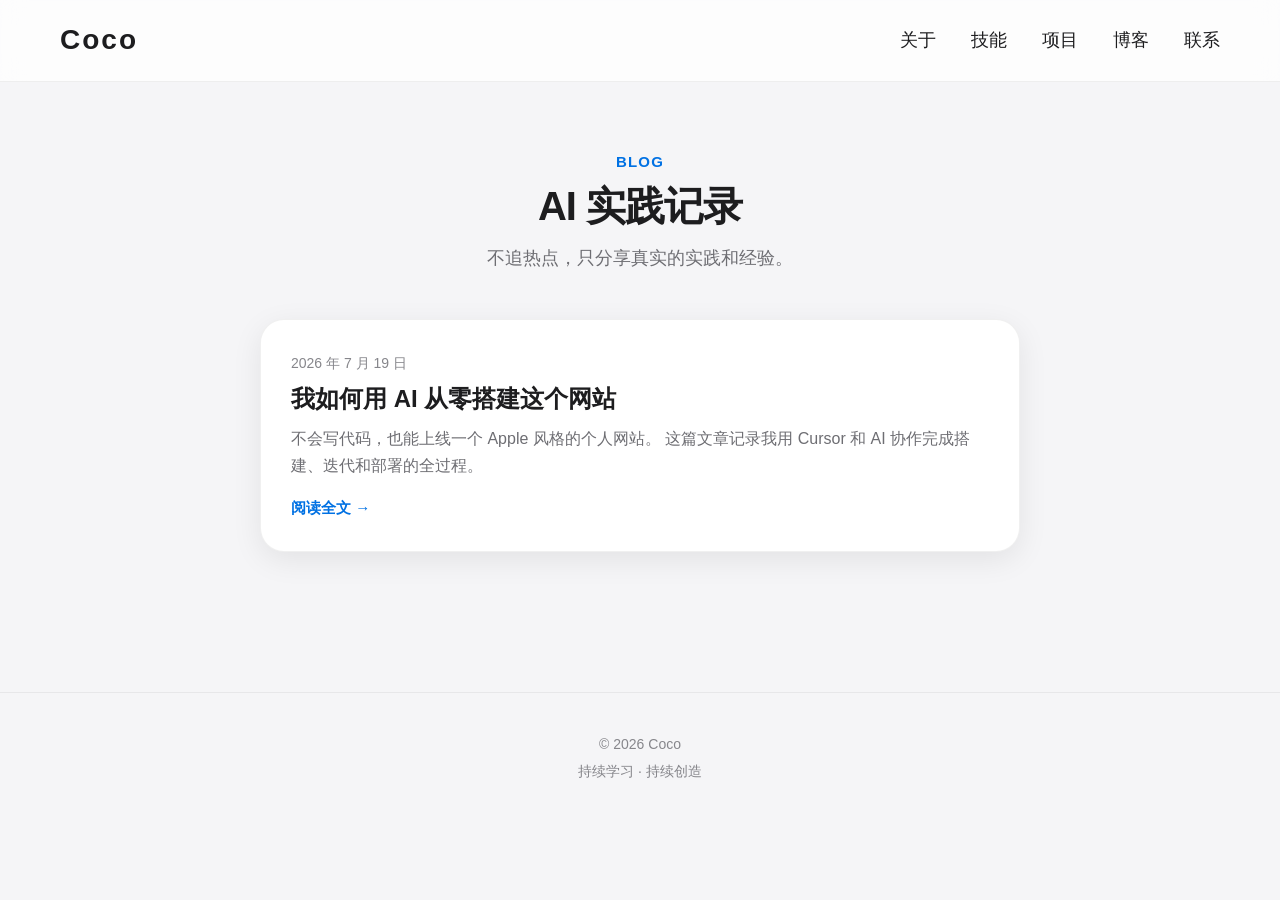
==== blog.html @ 2ae32309 "升级为 Coco 个人品牌网站：博客、聊天助手、SEO Co-authored-by: Cursor <cursoragent@cursor.com>" ====
<!DOCTYPE html>
<html lang="zh-CN">
<head>
    <meta charset="UTF-8">
    <meta name="viewport" content="width=device-width, initial-scale=1.0">
    <meta name="description" content="Coco 的博客：记录 AI、网站开发、SEO 与自动化的真实实践经验，不追热点，只分享有价值的内容。">
    <title>博客｜Coco 的 AI 实践记录</title>

    <link rel="icon" type="image/png" href="/favicon.png">
    <link rel="apple-touch-icon" href="/apple-touch-icon.png">
    <link rel="canonical" href="https://lizhi-website.vercel.app/blog.html">

    <meta property="og:type" content="website">
    <meta property="og:title" content="博客｜Coco 的 AI 实践记录">
    <meta property="og:description" content="记录 AI、网站开发、SEO 与自动化的真实实践经验，不追热点，只分享有价值的内容。">
    <meta property="og:url" content="https://lizhi-website.vercel.app/blog.html">
    <meta property="og:image" content="https://lizhi-website.vercel.app/images/og-image.png">
    <meta name="twitter:card" content="summary_large_image">

    <link rel="stylesheet" href="style.css">
</head>
<body>

    <nav>
        <div class="logo">
            <a href="index.html">Coco</a>
        </div>

        <div class="menu">
            <a href="index.html#about">关于</a>
            <a href="index.html#skills">技能</a>
            <a href="index.html#projects">项目</a>
            <a href="blog.html">博客</a>
            <a href="index.html#contact">联系</a>
        </div>
    </nav>

    <main>
        <section class="blog">
            <div class="section-heading">
                <p class="section-label">Blog</p>
                <h1>AI 实践记录</h1>
                <p>不追热点，只分享真实的实践和经验。</p>
            </div>

            <div class="blog-list">
                <a class="blog-item" href="posts/build-website-with-ai.html">
                    <time datetime="2026-07-19">2026 年 7 月 19 日</time>
                    <h3>我如何用 AI 从零搭建这个网站</h3>
                    <p>
                        不会写代码，也能上线一个 Apple 风格的个人网站。
                        这篇文章记录我用 Cursor 和 AI 协作完成搭建、迭代和部署的全过程。
                    </p>
                    <span class="blog-more">阅读全文 →</span>
                </a>
            </div>
        </section>
    </main>

    <footer class="footer">
        <p>© 2026 Coco</p>
        <p>持续学习 · 持续创造</p>
    </footer>

</body>
</html>
---- style.css ----
html {
    scroll-behavior: smooth;
}

body {
    background-color: #f5f5f7;
    font-family: -apple-system, BlinkMacSystemFont, "Helvetica Neue", Arial, sans-serif;

    text-align: center;
    line-height: 1.6;


    margin: 0;
    padding-top: 150px;
}
main {
    padding: 0 32px;
}

.hero {
    display: grid;
    grid-template-columns: minmax(0, 1.25fr) minmax(280px, 0.75fr);
    gap: 80px;
    max-width: 1120px;
    min-height: 440px;
    margin: 0 auto;
    align-items: center;
    text-align: left;
}

.hero-content {
    max-width: 680px;
}

.hero-eyebrow {
    margin: 0 0 12px;
    color: #0071e3;
    font-size: 17px;
    font-weight: 600;
    letter-spacing: 0.02em;
}

.hero h1 {
    margin: 0 0 24px;
    color: #1d1d1f;
    font-size: clamp(46px, 6vw, 72px);
    font-weight: 700;
    line-height: 1.08;
    letter-spacing: -2.5px;
}

.hero .hero-description {
    max-width: 620px;
    margin: 0;
    color: #6e6e73;
    font-size: 21px;
    line-height: 1.75;
}

.hero-avatar {
    width: min(100%, 340px);
    aspect-ratio: 1;
    justify-self: end;
    overflow: hidden;
    border: 1px solid rgba(0, 0, 0, 0.06);
    border-radius: 34%;
    background: linear-gradient(145deg, #fff 0%, #e8f2ff 100%);
    box-shadow: 0 24px 60px rgba(0, 113, 227, 0.13);
}

.hero-avatar img {
    display: block;
    width: 100%;
    height: 100%;
    object-fit: cover;
}

.skills {
    max-width: 1120px;
    margin: 120px auto 0;
    scroll-margin-top: 100px;
}

.section-heading {
    max-width: 680px;
    margin: 0 auto 46px;
    text-align: center;
}

.section-label {
    margin: 0 0 8px;
    color: #0071e3;
    font-size: 15px;
    font-weight: 600;
    letter-spacing: 0.08em;
    text-transform: uppercase;
}

.section-heading h1,
.section-heading h2 {
    margin: 0;
    color: #1d1d1f;
    font-size: 40px;
    line-height: 1.2;
    letter-spacing: -1px;
}

.section-heading > p:last-child {
    margin: 14px 0 0;
    color: #6e6e73;
    font-size: 18px;
}

.skill-cards {
    display: grid;
    grid-template-columns: repeat(4, minmax(0, 1fr));
    gap: 18px;
}

.skill-card {
    position: relative;
    min-height: 190px;
    padding: 28px;
    border: 1px solid rgba(0, 0, 0, 0.06);
    border-radius: 24px;
    background: rgba(255, 255, 255, 0.82);
    box-shadow: 0 10px 35px rgba(0, 0, 0, 0.06);
    box-sizing: border-box;
    text-align: left;
    transition: transform 0.3s ease, box-shadow 0.3s ease;
}

.skill-card:hover {
    transform: translateY(-5px);
    box-shadow: 0 16px 42px rgba(0, 0, 0, 0.09);
}

.skill-icon {
    display: flex;
    width: 42px;
    height: 42px;
    align-items: center;
    justify-content: center;
    border-radius: 13px;
    background: #e8f2ff;
    color: #0071e3;
    font-size: 21px;
    font-weight: 700;
}

.learning-status {
    position: absolute;
    top: 31px;
    right: 24px;
    color: #0071e3;
    font-size: 12px;
    font-weight: 600;
}

.learning-status::before {
    display: inline-block;
    width: 6px;
    height: 6px;
    margin-right: 6px;
    border-radius: 50%;
    background: #34c759;
    content: "";
    vertical-align: 1px;
}

.skill-card h3 {
    margin: 20px 0 8px;
    color: #1d1d1f;
    font-size: 19px;
    line-height: 1.25;
}

.skill-card p {
    margin: 0;
    color: #6e6e73;
    font-size: 15px;
    line-height: 1.6;
}
nav {
    display: flex;
    justify-content: space-between;
    align-items: center;

    padding: 18px 60px;

    position: fixed;
    top: 0;
    left: 0;

    width: 100%;

    background: rgba(255,255,255,0.75);

    -webkit-backdrop-filter: blur(12px);
    backdrop-filter: blur(12px);

    box-sizing: border-box;

    z-index: 1000;

    border-bottom: 1px solid rgba(0,0,0,0.06);
}
nav a {
    text-decoration: none;
    color: #1d1d1f;
    font-size: 18px;

    transition: color 0.3s ease;
}
nav a:hover {
    color: #0071e3;
}
.menu {
    display: flex;

    gap: 35px;
}
.logo a {
    font-size: 28px;
    font-weight: 700;
    letter-spacing: 2px;
}
.buttons {
    margin-top: 40px;

    display: flex;

    justify-content: flex-start;

    gap: 20px;
}
.btn-primary{

    display:inline-block;

    padding:16px 34px;

    border-radius:999px;

    background:#0071e3;

    color:white;

    text-decoration:none;

    transition:all .3s;

}
.btn-primary:hover {
    transform: translateY(-3px);
    box-shadow: 0 12px 25px rgba(0,113,227,.28);
    opacity: .85;
}
.btn-secondary {
    border: 2px solid #0071e3;

    color: #0071e3;

    padding: 14px 28px;

    border-radius: 999px;

    text-decoration: none;

    font-weight: 600;
}
.btn-primary,
.btn-secondary {
    transition: all 0.3s ease;
}

.btn-secondary:hover {
    background: #0071e3;

    color: white;
}

.about {
    margin-top: 180px;

    max-width: 800px;

    margin-left: auto;

    margin-right: auto;

    text-align: center;
    scroll-margin-top: 100px;
}
.about h2 {
    font-size: 40px;

    color: #1d1d1f;
}
.about p {
    font-size: 20px;

    color: #6e6e73;

    line-height: 1.8;
}
.projects {
    max-width: 1120px;
    margin: 180px auto;
    text-align: center;
    scroll-margin-top: 100px;
}

.project-grid {
    display: grid;
    grid-template-columns: repeat(3, minmax(0, 1fr));
    gap: 20px;
}

.project-card {
    display: flex;
    min-height: 300px;
    padding: 30px;
    flex-direction: column;
    background: white;
    border: 1px solid rgba(0, 0, 0, 0.06);
    border-radius: 24px;
    box-shadow: 0 8px 30px rgba(0,0,0,0.08);
    box-sizing: border-box;
    text-align: left;
    transition: transform 0.3s ease, box-shadow 0.3s ease;
}

.project-card:hover {
    transform: translateY(-5px);
    box-shadow: 0 16px 44px rgba(0, 0, 0, 0.1);
}

.project-card-top {
    display: flex;
    align-items: center;
    justify-content: space-between;
}

.project-icon {
    display: flex;
    width: 48px;
    height: 48px;
    align-items: center;
    justify-content: center;
    border-radius: 15px;
    background: #e8f2ff;
    color: #0071e3;
    font-size: 22px;
    font-weight: 700;
}

.project-status {
    padding: 6px 10px;
    border-radius: 999px;
    background: #f5f5f7;
    color: #6e6e73;
    font-size: 12px;
    font-weight: 600;
}

.project-card h3 {
    margin: 28px 0 10px;
    color: #1d1d1f;
    font-size: 24px;
    line-height: 1.25;
}

.project-card > p {
    margin: 0 0 28px;
    color: #6e6e73;
    font-size: 16px;
    line-height: 1.7;
}

.project-tech {
    display: flex;
    flex-wrap: wrap;
    gap: 8px;
    margin-top: auto;
}

.project-tech span {
    padding: 6px 10px;
    border-radius: 8px;
    background: #f5f5f7;
    color: #515154;
    font-size: 12px;
    font-weight: 500;
}

.project-card-coming {
    background: linear-gradient(145deg, #fff 0%, #f3f8ff 100%);
}

.project-card-coming .project-status {
    background: #e8f2ff;
    color: #0071e3;
}

.contact {
    max-width: 800px;
    margin: 180px auto 120px;
    text-align: center;
    scroll-margin-top: 100px;
}

.contact h2 {
    font-size: 40px;
    color: #1d1d1f;
    margin-bottom: 16px;
}

.contact-intro {
    font-size: 20px;
    color: #6e6e73;
    margin-bottom: 32px;
}

.contact-coming-soon {
    margin-top: 36px;
    padding: 14px 28px;
    border: 0;
    border-radius: 999px;
    background: #0071e3;
    color: #fff;
    font-family: inherit;
    font-size: 16px;
    font-weight: 600;
    opacity: 0.72;
    cursor: not-allowed;
}

.contact-email {
    display: inline-block;
    font-size: 22px;
    color: #0071e3;
    text-decoration: none;
    transition: opacity 0.3s ease;
}

.contact-email:hover {
    opacity: 0.75;
}

.contact-links {
    display: flex;
    justify-content: center;
    gap: 28px;
    margin-top: 28px;
}

.contact-links a {
    color: #1d1d1f;
    text-decoration: none;
    font-size: 18px;
    transition: color 0.3s ease;
}

.contact-links a:hover {
    color: #0071e3;
}

.footer {
    padding: 40px 20px 60px;
    border-top: 1px solid rgba(0, 0, 0, 0.06);
    text-align: center;
}

.footer p {
    font-size: 14px;
    color: #86868b;
    margin: 0;
}

.footer p + p {
    margin-top: 5px;
}

.blog {
    max-width: 760px;
    margin: 0 auto 140px;
}

.blog-list {
    display: grid;
    gap: 18px;
    text-align: left;
}

.blog-item {
    display: block;
    padding: 30px;
    background: #fff;
    border: 1px solid rgba(0, 0, 0, 0.06);
    border-radius: 24px;
    box-shadow: 0 8px 30px rgba(0, 0, 0, 0.08);
    text-decoration: none;
    transition: transform 0.3s ease, box-shadow 0.3s ease;
}

.blog-item:hover {
    transform: translateY(-4px);
    box-shadow: 0 16px 44px rgba(0, 0, 0, 0.1);
}

.blog-item time {
    color: #86868b;
    font-size: 14px;
}

.blog-item h3 {
    margin: 8px 0 10px;
    color: #1d1d1f;
    font-size: 24px;
    line-height: 1.3;
}

.blog-item p {
    margin: 0 0 16px;
    color: #6e6e73;
    font-size: 16px;
    line-height: 1.7;
}

.blog-more {
    color: #0071e3;
    font-size: 15px;
    font-weight: 600;
}

.post {
    max-width: 720px;
    margin: 0 auto 140px;
    text-align: left;
}

.post-header {
    margin-bottom: 50px;
    text-align: center;
}

.post-header h1 {
    margin: 0 0 14px;
    color: #1d1d1f;
    font-size: clamp(32px, 5vw, 48px);
    line-height: 1.15;
    letter-spacing: -1.5px;
}

.post-meta {
    margin: 0;
    color: #86868b;
    font-size: 15px;
}

.post-content h2 {
    margin: 44px 0 14px;
    color: #1d1d1f;
    font-size: 26px;
    letter-spacing: -0.5px;
}

.post-content p {
    margin: 0 0 18px;
    color: #424245;
    font-size: 17px;
    line-height: 1.9;
}

.post-content ul {
    margin: 0 0 18px;
    padding-left: 22px;
    color: #424245;
    font-size: 17px;
    line-height: 1.9;
}

.post-content li {
    margin-bottom: 6px;
}

.post-content a {
    color: #0071e3;
    text-decoration: none;
}

.post-content a:hover {
    opacity: 0.75;
}

.post-back {
    display: inline-block;
    margin-top: 40px;
    color: #0071e3;
    font-weight: 600;
    text-decoration: none;
}

.post-back:hover {
    opacity: 0.75;
}

.ai-chat {
    position: fixed;
    right: 28px;
    bottom: 28px;
    z-index: 1100;
    text-align: left;
}

.ai-chat-toggle {
    display: flex;
    width: 60px;
    height: 60px;
    margin-left: auto;
    padding: 0;
    align-items: center;
    justify-content: center;
    border: 0;
    border-radius: 50%;
    background: #0071e3;
    color: #fff;
    box-shadow: 0 10px 30px rgba(0, 113, 227, 0.3);
    cursor: pointer;
    font-size: 25px;
    transition: transform 0.25s ease, box-shadow 0.25s ease;
}

.ai-chat-toggle:hover {
    transform: scale(1.07);
    box-shadow: 0 14px 34px rgba(0, 113, 227, 0.38);
}

.ai-chat-toggle:focus-visible,
.ai-chat-close:focus-visible,
.ai-chat-input input:focus-visible,
.ai-chat-input button:focus-visible {
    outline: 3px solid rgba(0, 113, 227, 0.3);
    outline-offset: 3px;
}

.ai-chat-window {
    width: min(360px, calc(100vw - 40px));
    margin-bottom: 16px;
    overflow: hidden;
    border: 1px solid rgba(0, 0, 0, 0.08);
    border-radius: 22px;
    background: rgba(255, 255, 255, 0.96);
    box-shadow: 0 20px 60px rgba(0, 0, 0, 0.16);
    -webkit-backdrop-filter: blur(20px);
    backdrop-filter: blur(20px);
    opacity: 0;
    transform: translateY(12px) scale(0.96);
    transform-origin: bottom right;
    visibility: hidden;
    transition: opacity 0.22s ease, transform 0.22s ease, visibility 0.22s;
}

.ai-chat-window.is-open {
    opacity: 1;
    transform: translateY(0) scale(1);
    visibility: visible;
}

.ai-chat-header {
    display: flex;
    align-items: center;
    justify-content: space-between;
    padding: 17px 18px;
    border-bottom: 1px solid rgba(0, 0, 0, 0.07);
}

.ai-chat-header h2 {
    margin: 0;
    color: #1d1d1f;
    font-size: 17px;
    font-weight: 600;
}

.ai-chat-close {
    width: 30px;
    height: 30px;
    padding: 0;
    border: 0;
    border-radius: 50%;
    background: #f2f2f7;
    color: #6e6e73;
    cursor: pointer;
    font-size: 22px;
    line-height: 1;
}

.ai-chat-content {
    min-height: 180px;
    max-height: 300px;
    padding: 22px 18px;
    background: #f5f5f7;
    overflow-y: auto;
}

.ai-chat-message {
    width: fit-content;
    max-width: 80%;
    padding: 12px 15px;
    border-radius: 16px 16px 16px 5px;
    background: #fff;
    color: #1d1d1f;
    box-shadow: 0 2px 8px rgba(0, 0, 0, 0.05);
    font-size: 15px;
}

.ai-chat-message p {
    margin: 0;
}

.ai-chat-message p + p {
    margin-top: 3px;
}

.ai-chat-message + .ai-chat-message {
    margin-top: 10px;
}

.ai-chat-message-user {
    margin-left: auto;
    background: #0071e3;
    border-radius: 16px 16px 5px 16px;
    color: #fff;
}

.ai-chat-input {
    display: flex;
    gap: 10px;
    padding: 13px;
    border-top: 1px solid rgba(0, 0, 0, 0.07);
    background: #fff;
}

.ai-chat-input input {
    min-width: 0;
    flex: 1;
    padding: 10px 14px;
    border: 1px solid #d2d2d7;
    border-radius: 999px;
    background: #f5f5f7;
    color: #1d1d1f;
    font: inherit;
}

.ai-chat-input button {
    width: 40px;
    height: 40px;
    padding: 0;
    border: 0;
    border-radius: 50%;
    background: #0071e3;
    color: #fff;
    cursor: pointer;
    font-size: 21px;
}

@media (max-width: 900px) {
    body {
        padding-top: 120px;
    }

    .hero {
        grid-template-columns: 1fr;
        gap: 52px;
        min-height: auto;
    }

    .hero-content {
        max-width: 720px;
    }

    .hero-avatar {
        width: min(72vw, 320px);
        justify-self: center;
    }

    .skill-cards {
        grid-template-columns: repeat(2, minmax(0, 1fr));
    }

    .project-grid {
        grid-template-columns: repeat(2, minmax(0, 1fr));
    }

    .project-card-coming {
        grid-column: 1 / -1;
        min-height: 260px;
    }
}

@media (max-width: 600px) {
    body {
        padding-top: 100px;
    }

    main {
        padding: 0 20px;
    }

    nav {
        padding: 15px 20px;
    }

    .logo a {
        font-size: 23px;
    }

    .menu {
        gap: 16px;
    }

    .menu a {
        font-size: 14px;
    }

    .hero {
        gap: 42px;
    }

    .hero h1 {
        margin-bottom: 20px;
        font-size: clamp(40px, 12vw, 54px);
        letter-spacing: -1.8px;
    }

    .hero .hero-description {
        font-size: 18px;
        line-height: 1.7;
    }

    .buttons {
        flex-wrap: wrap;
        gap: 12px;
        margin-top: 30px;
    }

    .btn-primary,
    .btn-secondary {
        padding: 13px 22px;
        font-size: 15px;
    }

    .skill-cards {
        grid-template-columns: 1fr;
        gap: 14px;
    }

    .skill-card {
        min-height: 0;
        padding: 24px;
    }

    .skills {
        margin-top: 100px;
    }

    .section-heading {
        margin-bottom: 32px;
    }

    .section-heading h2 {
        font-size: 34px;
    }

    .section-heading > p:last-child {
        font-size: 16px;
    }

    .project-grid {
        grid-template-columns: 1fr;
    }

    .project-card,
    .project-card-coming {
        min-height: 280px;
        grid-column: auto;
    }

    .about,
    .projects {
        margin-top: 120px;
        margin-bottom: 120px;
    }

    .contact {
        margin-top: 120px;
        margin-bottom: 90px;
    }

    .about h2,
    .contact h2 {
        font-size: 34px;
    }

    .about p,
    .contact-intro {
        font-size: 18px;
    }

    .contact-email {
        max-width: 100%;
        overflow-wrap: anywhere;
        font-size: 18px;
    }

    .blog {
        margin-bottom: 110px;
    }

    .blog-item {
        padding: 24px;
    }

    .blog-item h3 {
        font-size: 21px;
    }

    .post {
        margin-bottom: 110px;
    }

    .post-header {
        margin-bottom: 36px;
    }

    .post-content h2 {
        margin-top: 36px;
        font-size: 23px;
    }

    .post-content p,
    .post-content ul {
        font-size: 16px;
        line-height: 1.85;
    }

    .ai-chat {
        right: 18px;
        bottom: 18px;
    }

    .ai-chat-toggle {
        width: 56px;
        height: 56px;
    }
}
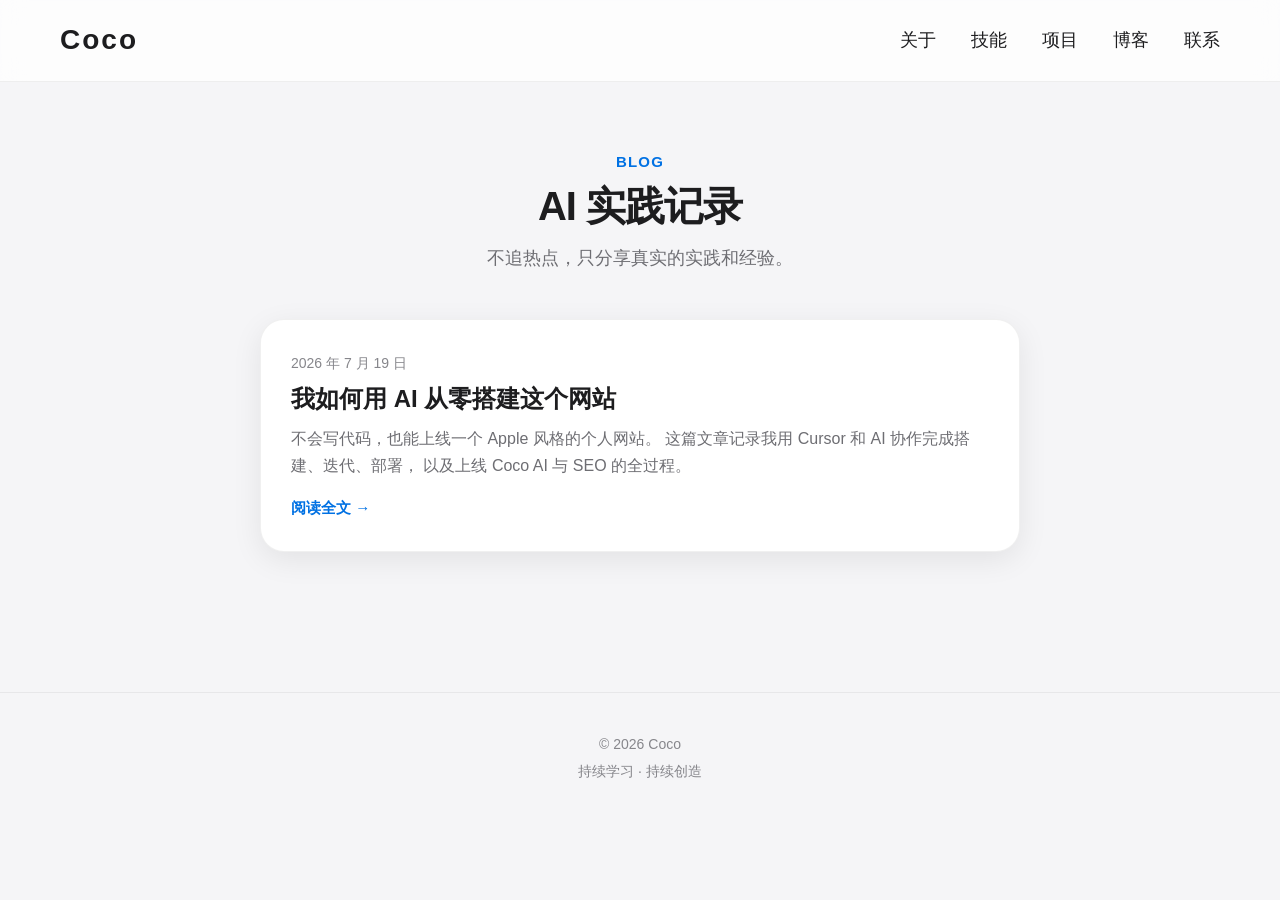
==== commit 2bd55c1d: "Refresh blog content and sitemap to match the live site. Update the first post so Coco AI and SEO ar" ====
--- a/blog.html
+++ b/blog.html
@@ -17,7 +17,7 @@
     <meta property="og:image" content="https://lizhi-website.vercel.app/images/og-image.png">
     <meta name="twitter:card" content="summary_large_image">
 
-    <link rel="stylesheet" href="style.css">
+    <link rel="stylesheet" href="style.css?v=20260726-avatar-static">
 </head>
 <body>
 
@@ -49,7 +49,8 @@
                     <h3>我如何用 AI 从零搭建这个网站</h3>
                     <p>
                         不会写代码，也能上线一个 Apple 风格的个人网站。
-                        这篇文章记录我用 Cursor 和 AI 协作完成搭建、迭代和部署的全过程。
+                        这篇文章记录我用 Cursor 和 AI 协作完成搭建、迭代、部署，
+                        以及上线 Coco AI 与 SEO 的全过程。
                     </p>
                     <span class="blog-more">阅读全文 →</span>
                 </a>
--- a/style.css
+++ b/style.css
@@ -734,6 +734,47 @@
     color: #fff;
 }
 
+.ai-chat-message-loading p {
+    display: flex;
+    gap: 5px;
+    align-items: center;
+    min-height: 20px;
+}
+
+.ai-chat-message-loading span {
+    width: 7px;
+    height: 7px;
+    border-radius: 50%;
+    background: #86868b;
+    animation: chat-dot 1.2s infinite ease-in-out;
+}
+
+.ai-chat-message-loading span:nth-child(2) {
+    animation-delay: 0.15s;
+}
+
+.ai-chat-message-loading span:nth-child(3) {
+    animation-delay: 0.3s;
+}
+
+@keyframes chat-dot {
+    0%, 80%, 100% {
+        opacity: 0.35;
+        transform: translateY(0);
+    }
+
+    40% {
+        opacity: 1;
+        transform: translateY(-3px);
+    }
+}
+
+.ai-chat-input input:disabled,
+.ai-chat-input button:disabled {
+    opacity: 0.6;
+    cursor: not-allowed;
+}
+
 .ai-chat-input {
     display: flex;
     gap: 10px;
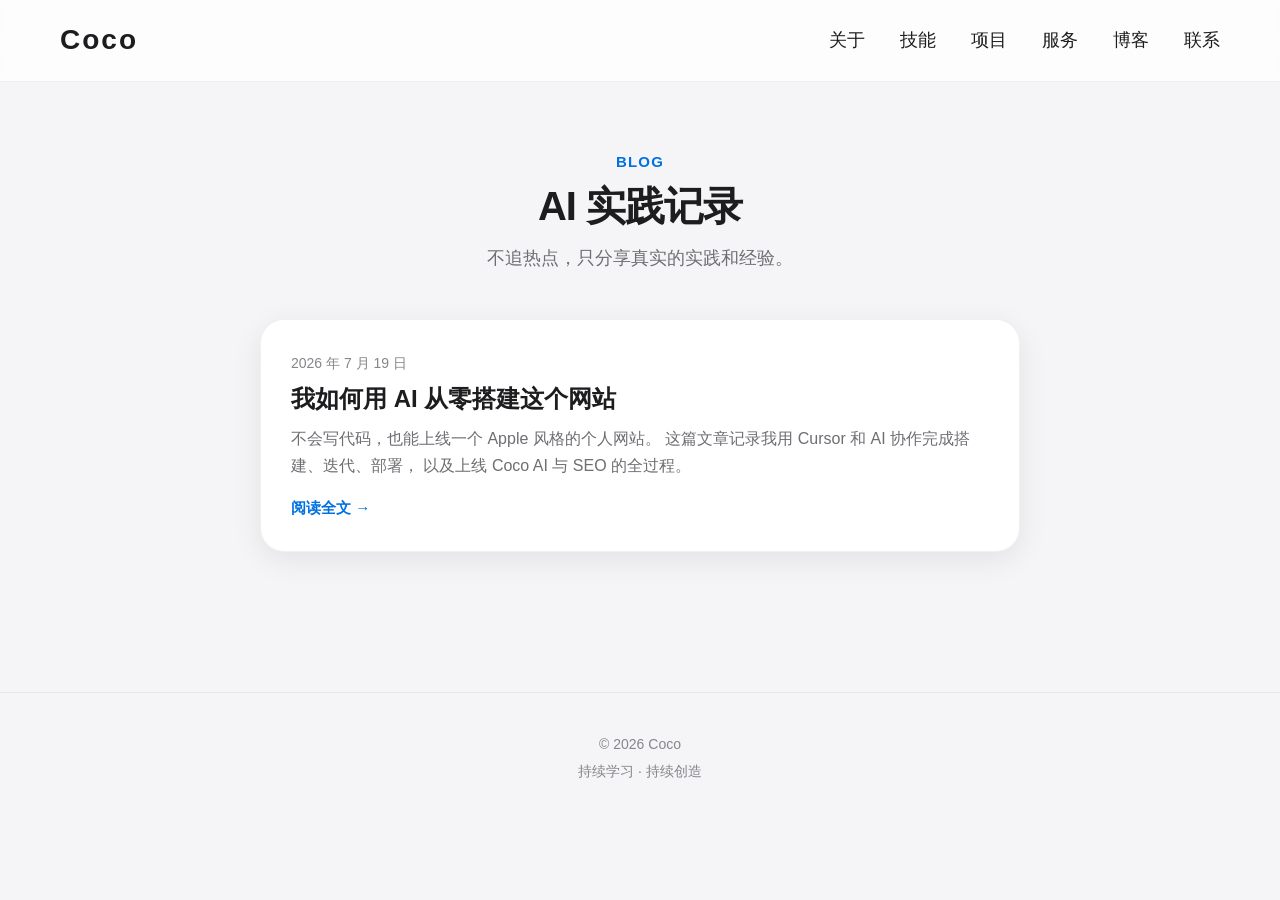
==== commit 0e499844: "Add homepage services section with open consultation pricing. Present the three service offers betwe" ====
--- a/blog.html
+++ b/blog.html
@@ -30,6 +30,7 @@
             <a href="index.html#about">关于</a>
             <a href="index.html#skills">技能</a>
             <a href="index.html#projects">项目</a>
+            <a href="index.html#services">服务</a>
             <a href="blog.html">博客</a>
             <a href="index.html#contact">联系</a>
         </div>
--- a/style.css
+++ b/style.css
@@ -403,6 +403,108 @@
     color: #0071e3;
 }
 
+.services {
+    max-width: 1120px;
+    margin: 180px auto 0;
+    scroll-margin-top: 100px;
+}
+
+.service-grid {
+    display: grid;
+    grid-template-columns: repeat(3, minmax(0, 1fr));
+    gap: 20px;
+}
+
+.service-card {
+    padding: 30px;
+    background: #fff;
+    border: 1px solid rgba(0, 0, 0, 0.06);
+    border-radius: 24px;
+    box-shadow: 0 8px 30px rgba(0, 0, 0, 0.06);
+    text-align: left;
+    box-sizing: border-box;
+}
+
+.service-number {
+    margin: 0 0 18px;
+    color: #0071e3;
+    font-size: 14px;
+    font-weight: 700;
+    letter-spacing: 0.08em;
+}
+
+.service-card h3 {
+    margin: 0 0 12px;
+    color: #1d1d1f;
+    font-size: 22px;
+    line-height: 1.3;
+}
+
+.service-lead {
+    margin: 0 0 20px;
+    color: #6e6e73;
+    font-size: 16px;
+    line-height: 1.7;
+}
+
+.service-card ul {
+    margin: 0 0 24px;
+    padding-left: 18px;
+    color: #515154;
+    font-size: 15px;
+    line-height: 1.7;
+}
+
+.service-card li + li {
+    margin-top: 8px;
+}
+
+.service-meta {
+    margin: 0;
+    padding-top: 18px;
+    border-top: 1px solid rgba(0, 0, 0, 0.06);
+    color: #1d1d1f;
+    font-size: 14px;
+    line-height: 1.6;
+}
+
+.service-meta strong {
+    color: #0071e3;
+    font-weight: 700;
+}
+
+.services-note {
+    max-width: 760px;
+    margin: 40px auto 0;
+    text-align: center;
+}
+
+.services-note p {
+    margin: 0 0 10px;
+    color: #6e6e73;
+    font-size: 15px;
+    line-height: 1.7;
+}
+
+.services-note strong {
+    color: #1d1d1f;
+}
+
+.services-cta {
+    display: flex;
+    justify-content: center;
+    gap: 14px;
+    flex-wrap: wrap;
+    margin-top: 36px;
+}
+
+.services-cta-note {
+    margin: 18px 0 0;
+    color: #86868b;
+    font-size: 14px;
+    text-align: center;
+}
+
 .contact {
     max-width: 800px;
     margin: 180px auto 120px;
@@ -422,18 +524,21 @@
     margin-bottom: 32px;
 }
 
-.contact-coming-soon {
+.contact-consult {
+    display: inline-block;
     margin-top: 36px;
     padding: 14px 28px;
-    border: 0;
     border-radius: 999px;
     background: #0071e3;
     color: #fff;
-    font-family: inherit;
     font-size: 16px;
     font-weight: 600;
-    opacity: 0.72;
-    cursor: not-allowed;
+    text-decoration: none;
+    transition: opacity 0.3s ease;
+}
+
+.contact-consult:hover {
+    opacity: 0.88;
 }
 
 .contact-email {
@@ -918,7 +1023,8 @@
         font-size: 16px;
     }
 
-    .project-grid {
+    .project-grid,
+    .service-grid {
         grid-template-columns: 1fr;
     }
 
@@ -929,7 +1035,8 @@
     }
 
     .about,
-    .projects {
+    .projects,
+    .services {
         margin-top: 120px;
         margin-bottom: 120px;
     }
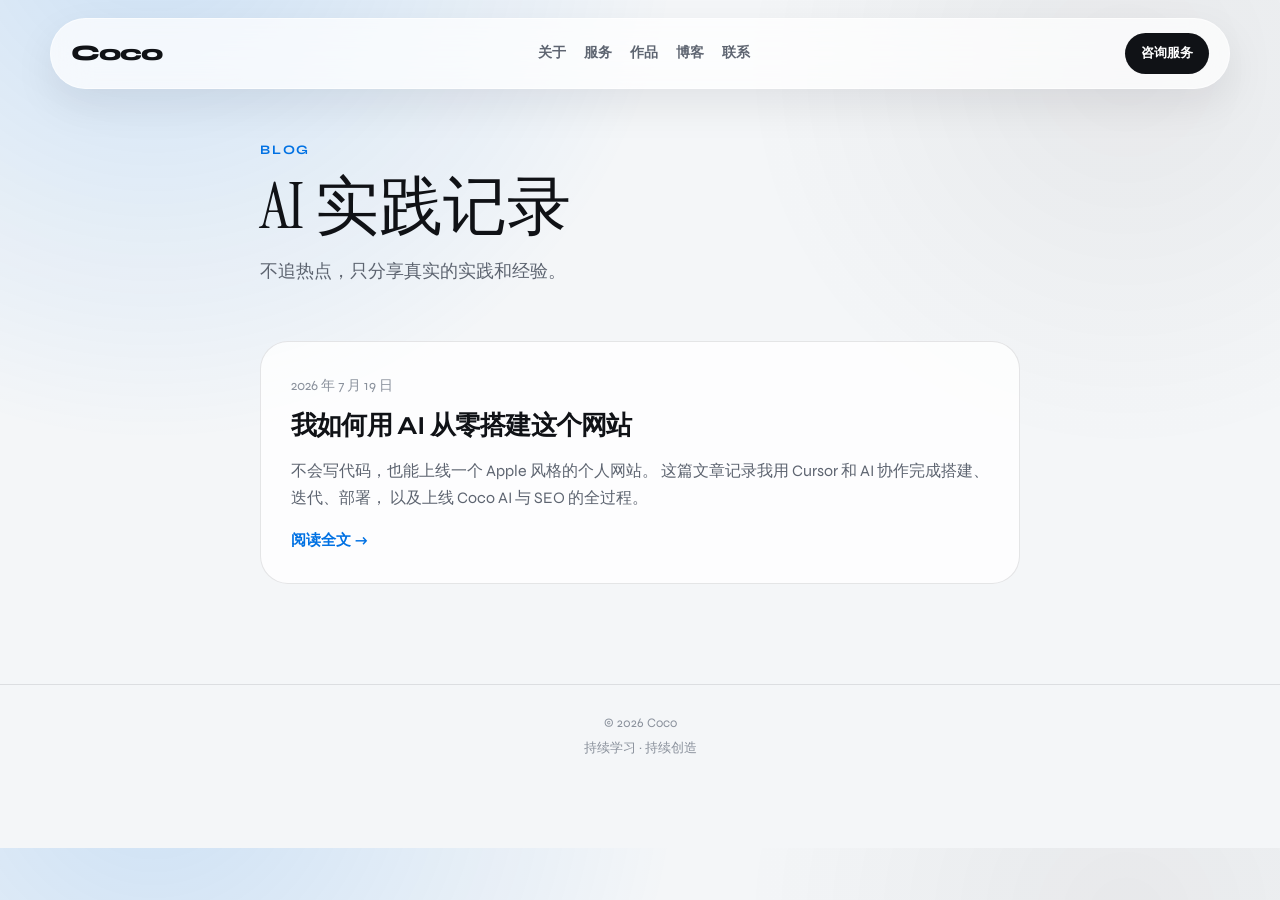
==== commit 5cedc4df: "Redesign homepage into an editorial landing experience. Make the first viewport lead with Coco and a" ====
--- a/blog.html
+++ b/blog.html
@@ -17,23 +17,26 @@
     <meta property="og:image" content="https://lizhi-website.vercel.app/images/og-image.png">
     <meta name="twitter:card" content="summary_large_image">
 
-    <link rel="stylesheet" href="style.css?v=20260726-avatar-static">
+    <link rel="preconnect" href="https://fonts.googleapis.com">
+    <link rel="preconnect" href="https://fonts.gstatic.com" crossorigin>
+    <link href="https://fonts.googleapis.com/css2?family=Instrument+Serif:ital@0;1&family=Syne:wght@500;600;700;800&display=swap" rel="stylesheet">
+    <link rel="stylesheet" href="style.css?v=20260726-editorial">
 </head>
 <body>
 
-    <nav>
+    <nav class="site-nav">
         <div class="logo">
             <a href="index.html">Coco</a>
         </div>
 
         <div class="menu">
             <a href="index.html#about">关于</a>
-            <a href="index.html#skills">技能</a>
-            <a href="index.html#projects">项目</a>
             <a href="index.html#services">服务</a>
+            <a href="index.html#work">作品</a>
             <a href="blog.html">博客</a>
             <a href="index.html#contact">联系</a>
         </div>
+        <a href="index.html#services" class="nav-cta">咨询服务</a>
     </nav>
 
     <main>
--- a/style.css
+++ b/style.css
@@ -1,648 +1,689 @@
+:root {
+    --bg: #f4f6f8;
+    --bg-soft: #eef3f8;
+    --ink: #101216;
+    --muted: #5d6470;
+    --line: rgba(16, 18, 22, 0.1);
+    --accent: #0071e3;
+    --accent-soft: rgba(0, 113, 227, 0.12);
+    --white: #ffffff;
+    --font-display: "Instrument Serif", Georgia, serif;
+    --font-sans: "Syne", "Helvetica Neue", Arial, sans-serif;
+    --radius: 28px;
+    --max: 1180px;
+}
+
 html {
     scroll-behavior: smooth;
 }
 
+*,
+*::before,
+*::after {
+    box-sizing: border-box;
+}
+
 body {
-    background-color: #f5f5f7;
-    font-family: -apple-system, BlinkMacSystemFont, "Helvetica Neue", Arial, sans-serif;
-
-    text-align: center;
+    margin: 0;
+    background:
+        radial-gradient(circle at 12% -10%, rgba(0, 113, 227, 0.16), transparent 36%),
+        radial-gradient(circle at 88% 8%, rgba(16, 18, 22, 0.06), transparent 28%),
+        var(--bg);
+    color: var(--ink);
+    font-family: var(--font-sans);
     line-height: 1.6;
-
-
-    margin: 0;
-    padding-top: 150px;
-}
+    text-align: left;
+}
+
+img {
+    max-width: 100%;
+    display: block;
+}
+
+a {
+    color: inherit;
+}
+
 main {
-    padding: 0 32px;
+    overflow: clip;
+}
+
+.site-nav {
+    position: fixed;
+    top: 18px;
+    left: 50%;
+    z-index: 1000;
+    display: flex;
+    width: min(calc(100% - 32px), var(--max));
+    align-items: center;
+    justify-content: space-between;
+    gap: 20px;
+    padding: 14px 20px;
+    border: 1px solid rgba(255, 255, 255, 0.55);
+    border-radius: 999px;
+    background: rgba(255, 255, 255, 0.72);
+    box-shadow: 0 16px 40px rgba(16, 18, 22, 0.08);
+    -webkit-backdrop-filter: blur(18px);
+    backdrop-filter: blur(18px);
+    transform: translateX(-50%);
+}
+
+.logo a {
+    color: var(--ink);
+    font-size: 22px;
+    font-weight: 800;
+    letter-spacing: -0.04em;
+    text-decoration: none;
+}
+
+.menu {
+    display: flex;
+    flex-wrap: wrap;
+    gap: 18px;
+    justify-content: center;
+}
+
+.menu a {
+    color: var(--muted);
+    font-size: 14px;
+    font-weight: 600;
+    text-decoration: none;
+    transition: color 0.25s ease;
+}
+
+.menu a:hover {
+    color: var(--accent);
+}
+
+.nav-cta {
+    padding: 10px 16px;
+    border-radius: 999px;
+    background: var(--ink);
+    color: var(--white);
+    font-size: 13px;
+    font-weight: 700;
+    text-decoration: none;
+    white-space: nowrap;
+}
+
+.btn-primary,
+.btn-secondary {
+    display: inline-flex;
+    align-items: center;
+    justify-content: center;
+    min-height: 48px;
+    padding: 0 22px;
+    border-radius: 999px;
+    font-size: 15px;
+    font-weight: 700;
+    text-decoration: none;
+    transition: transform 0.25s ease, opacity 0.25s ease, background 0.25s ease;
+}
+
+.btn-primary {
+    background: var(--accent);
+    color: var(--white);
+}
+
+.btn-secondary {
+    border: 1px solid var(--line);
+    background: rgba(255, 255, 255, 0.7);
+    color: var(--ink);
+}
+
+.btn-primary:hover,
+.btn-secondary:hover {
+    transform: translateY(-2px);
+}
+
+.section-label {
+    margin: 0 0 12px;
+    color: var(--accent);
+    font-size: 13px;
+    font-weight: 700;
+    letter-spacing: 0.14em;
+    text-transform: uppercase;
+}
+
+.section-heading {
+    max-width: 720px;
+    margin: 0 0 54px;
+}
+
+.section-heading h2 {
+    margin: 0;
+    font-family: var(--font-display);
+    font-size: clamp(40px, 6vw, 64px);
+    font-weight: 400;
+    line-height: 1.05;
+    letter-spacing: -0.03em;
+}
+
+.section-heading > p:last-child {
+    margin: 16px 0 0;
+    color: var(--muted);
+    font-size: 18px;
+    line-height: 1.7;
+}
+
+.reveal {
+    opacity: 0;
+    transform: translateY(28px);
 }
 
 .hero {
+    position: relative;
+    min-height: 100vh;
+    padding: 140px 32px 72px;
+}
+
+.hero-atmosphere {
+    position: absolute;
+    inset: 0;
+    background:
+        linear-gradient(180deg, rgba(244, 246, 248, 0.2) 0%, rgba(244, 246, 248, 0.92) 88%),
+        radial-gradient(circle at 70% 40%, rgba(0, 113, 227, 0.18), transparent 34%),
+        linear-gradient(135deg, #e8eef5 0%, #f7f8fa 45%, #dfeaf7 100%);
+    pointer-events: none;
+}
+
+.hero-inner {
+    position: relative;
+    z-index: 1;
     display: grid;
-    grid-template-columns: minmax(0, 1.25fr) minmax(280px, 0.75fr);
-    gap: 80px;
-    max-width: 1120px;
-    min-height: 440px;
+    grid-template-columns: minmax(0, 1.15fr) minmax(280px, 0.85fr);
+    gap: 48px;
+    width: min(100%, var(--max));
+    min-height: calc(100vh - 220px);
     margin: 0 auto;
     align-items: center;
-    text-align: left;
-}
-
-.hero-content {
-    max-width: 680px;
-}
-
-.hero-eyebrow {
-    margin: 0 0 12px;
-    color: #0071e3;
-    font-size: 17px;
+}
+
+.hero-brand {
+    margin: 0 0 18px;
+    color: var(--ink);
+    font-size: clamp(54px, 9vw, 96px);
+    font-weight: 800;
+    letter-spacing: -0.06em;
+    line-height: 0.9;
+}
+
+.hero h1 {
+    margin: 0 0 22px;
+    max-width: 12ch;
+    font-family: var(--font-display);
+    font-size: clamp(42px, 7vw, 76px);
+    font-weight: 400;
+    line-height: 1.02;
+    letter-spacing: -0.03em;
+}
+
+.hero h1 em {
+    color: var(--accent);
+    font-style: italic;
+}
+
+.hero-description {
+    max-width: 34em;
+    margin: 0 0 28px;
+    color: var(--muted);
+    font-size: clamp(17px, 2vw, 20px);
+    line-height: 1.75;
+}
+
+.hero-actions {
+    display: flex;
+    flex-wrap: wrap;
+    gap: 12px;
+    margin-bottom: 28px;
+}
+
+.hero-tags {
+    display: flex;
+    flex-wrap: wrap;
+    gap: 10px;
+    margin: 0;
+    padding: 0;
+    list-style: none;
+}
+
+.hero-tags li {
+    padding: 8px 12px;
+    border: 1px solid var(--line);
+    border-radius: 999px;
+    background: rgba(255, 255, 255, 0.55);
+    color: var(--ink);
+    font-size: 13px;
     font-weight: 600;
-    letter-spacing: 0.02em;
-}
-
-.hero h1 {
-    margin: 0 0 24px;
-    color: #1d1d1f;
-    font-size: clamp(46px, 6vw, 72px);
-    font-weight: 700;
-    line-height: 1.08;
-    letter-spacing: -2.5px;
-}
-
-.hero .hero-description {
-    max-width: 620px;
-    margin: 0;
-    color: #6e6e73;
-    font-size: 21px;
-    line-height: 1.75;
-}
-
-.hero-avatar {
-    width: min(100%, 340px);
-    aspect-ratio: 1;
+}
+
+.hero-portrait {
+    position: relative;
+    width: min(100%, 420px);
     justify-self: end;
+    aspect-ratio: 4 / 5;
     overflow: hidden;
-    border: 1px solid rgba(0, 0, 0, 0.06);
-    border-radius: 34%;
-    background: linear-gradient(145deg, #fff 0%, #e8f2ff 100%);
-    box-shadow: 0 24px 60px rgba(0, 113, 227, 0.13);
-}
-
-.hero-avatar img {
-    display: block;
+    border: 1px solid rgba(255, 255, 255, 0.7);
+    border-radius: 40px;
+    background: linear-gradient(160deg, #fff, #dce8f7);
+    box-shadow: 0 40px 80px rgba(16, 18, 22, 0.16);
+}
+
+.hero-portrait::after {
+    position: absolute;
+    inset: auto 0 0;
+    height: 34%;
+    background: linear-gradient(180deg, transparent, rgba(16, 18, 22, 0.28));
+    content: "";
+}
+
+.hero-portrait img {
     width: 100%;
     height: 100%;
     object-fit: cover;
 }
 
-.skills {
-    max-width: 1120px;
-    margin: 120px auto 0;
-    scroll-margin-top: 100px;
-}
-
-.section-heading {
-    max-width: 680px;
-    margin: 0 auto 46px;
-    text-align: center;
-}
-
-.section-label {
-    margin: 0 0 8px;
-    color: #0071e3;
+.hero-scroll {
+    position: absolute;
+    right: 36px;
+    bottom: 28px;
+    margin: 0;
+    color: var(--muted);
+    font-size: 12px;
+    font-weight: 700;
+    letter-spacing: 0.18em;
+    text-transform: uppercase;
+}
+
+.marquee-strip {
+    overflow: hidden;
+    border-top: 1px solid var(--line);
+    border-bottom: 1px solid var(--line);
+    background: rgba(255, 255, 255, 0.45);
+}
+
+.marquee-track {
+    display: flex;
+    width: max-content;
+    gap: 48px;
+    padding: 18px 0;
+    animation: marquee 28s linear infinite;
+}
+
+.marquee-track span {
+    color: var(--ink);
+    font-size: 14px;
+    font-weight: 700;
+    letter-spacing: 0.16em;
+    text-transform: uppercase;
+    white-space: nowrap;
+}
+
+@keyframes marquee {
+    from {
+        transform: translateX(0);
+    }
+
+    to {
+        transform: translateX(-50%);
+    }
+}
+
+.about,
+.services,
+.work,
+.blog-band,
+.contact {
+    width: min(100% - 64px, var(--max));
+    margin: 0 auto;
+    padding: 120px 0;
+    scroll-margin-top: 110px;
+}
+
+.about-grid {
+    display: grid;
+    grid-template-columns: minmax(0, 0.9fr) minmax(0, 1.1fr);
+    gap: 48px;
+    align-items: start;
+}
+
+.about-sticky h2 {
+    margin: 0;
+    max-width: 10ch;
+    font-family: var(--font-display);
+    font-size: clamp(40px, 6vw, 68px);
+    font-weight: 400;
+    line-height: 1.05;
+}
+
+.about-copy p {
+    margin: 0 0 22px;
+    color: var(--muted);
+    font-size: clamp(18px, 2.2vw, 22px);
+    line-height: 1.8;
+}
+
+.service-list {
+    display: grid;
+    gap: 0;
+    border-top: 1px solid var(--line);
+}
+
+.service-row {
+    display: grid;
+    grid-template-columns: 80px minmax(0, 1fr) 180px;
+    gap: 28px;
+    padding: 36px 0;
+    border-bottom: 1px solid var(--line);
+    align-items: start;
+}
+
+.service-number {
+    margin: 0;
+    color: var(--accent);
+    font-size: 14px;
+    font-weight: 800;
+    letter-spacing: 0.12em;
+}
+
+.service-body h3 {
+    margin: 0 0 10px;
+    font-size: clamp(24px, 3vw, 32px);
+    letter-spacing: -0.03em;
+}
+
+.service-body > p {
+    margin: 0 0 16px;
+    color: var(--muted);
+    font-size: 16px;
+    line-height: 1.7;
+}
+
+.service-body ul {
+    margin: 0;
+    padding-left: 18px;
+    color: var(--ink);
     font-size: 15px;
-    font-weight: 600;
-    letter-spacing: 0.08em;
-    text-transform: uppercase;
-}
-
-.section-heading h1,
-.section-heading h2 {
-    margin: 0;
-    color: #1d1d1f;
-    font-size: 40px;
-    line-height: 1.2;
-    letter-spacing: -1px;
-}
-
-.section-heading > p:last-child {
-    margin: 14px 0 0;
-    color: #6e6e73;
-    font-size: 18px;
-}
-
-.skill-cards {
-    display: grid;
-    grid-template-columns: repeat(4, minmax(0, 1fr));
+    line-height: 1.7;
+}
+
+.service-body li + li {
+    margin-top: 6px;
+}
+
+.service-price {
+    margin: 0;
+    text-align: right;
+}
+
+.service-price strong {
+    display: block;
+    color: var(--accent);
+    font-size: 20px;
+    font-weight: 800;
+}
+
+.service-price span {
+    display: block;
+    margin-top: 6px;
+    color: var(--muted);
+    font-size: 13px;
+}
+
+.services-foot {
+    display: flex;
+    flex-wrap: wrap;
     gap: 18px;
-}
-
-.skill-card {
-    position: relative;
-    min-height: 190px;
-    padding: 28px;
-    border: 1px solid rgba(0, 0, 0, 0.06);
-    border-radius: 24px;
-    background: rgba(255, 255, 255, 0.82);
-    box-shadow: 0 10px 35px rgba(0, 0, 0, 0.06);
-    box-sizing: border-box;
-    text-align: left;
-    transition: transform 0.3s ease, box-shadow 0.3s ease;
-}
-
-.skill-card:hover {
-    transform: translateY(-5px);
-    box-shadow: 0 16px 42px rgba(0, 0, 0, 0.09);
-}
-
-.skill-icon {
-    display: flex;
-    width: 42px;
-    height: 42px;
-    align-items: center;
-    justify-content: center;
-    border-radius: 13px;
-    background: #e8f2ff;
-    color: #0071e3;
-    font-size: 21px;
-    font-weight: 700;
-}
-
-.learning-status {
-    position: absolute;
-    top: 31px;
-    right: 24px;
-    color: #0071e3;
-    font-size: 12px;
-    font-weight: 600;
-}
-
-.learning-status::before {
-    display: inline-block;
-    width: 6px;
-    height: 6px;
-    margin-right: 6px;
-    border-radius: 50%;
-    background: #34c759;
-    content: "";
-    vertical-align: 1px;
-}
-
-.skill-card h3 {
-    margin: 20px 0 8px;
-    color: #1d1d1f;
-    font-size: 19px;
-    line-height: 1.25;
-}
-
-.skill-card p {
-    margin: 0;
-    color: #6e6e73;
-    font-size: 15px;
-    line-height: 1.6;
-}
-nav {
-    display: flex;
-    justify-content: space-between;
-    align-items: center;
-
-    padding: 18px 60px;
-
-    position: fixed;
-    top: 0;
-    left: 0;
-
-    width: 100%;
-
-    background: rgba(255,255,255,0.75);
-
-    -webkit-backdrop-filter: blur(12px);
-    backdrop-filter: blur(12px);
-
-    box-sizing: border-box;
-
-    z-index: 1000;
-
-    border-bottom: 1px solid rgba(0,0,0,0.06);
-}
-nav a {
-    text-decoration: none;
-    color: #1d1d1f;
-    font-size: 18px;
-
-    transition: color 0.3s ease;
-}
-nav a:hover {
-    color: #0071e3;
-}
-.menu {
-    display: flex;
-
-    gap: 35px;
-}
-.logo a {
-    font-size: 28px;
-    font-weight: 700;
-    letter-spacing: 2px;
-}
-.buttons {
-    margin-top: 40px;
-
-    display: flex;
-
-    justify-content: flex-start;
-
-    gap: 20px;
-}
-.btn-primary{
-
-    display:inline-block;
-
-    padding:16px 34px;
-
-    border-radius:999px;
-
-    background:#0071e3;
-
-    color:white;
-
-    text-decoration:none;
-
-    transition:all .3s;
-
-}
-.btn-primary:hover {
-    transform: translateY(-3px);
-    box-shadow: 0 12px 25px rgba(0,113,227,.28);
-    opacity: .85;
-}
-.btn-secondary {
-    border: 2px solid #0071e3;
-
-    color: #0071e3;
-
-    padding: 14px 28px;
-
-    border-radius: 999px;
-
-    text-decoration: none;
-
-    font-weight: 600;
-}
-.btn-primary,
-.btn-secondary {
-    transition: all 0.3s ease;
-}
-
-.btn-secondary:hover {
-    background: #0071e3;
-
-    color: white;
-}
-
-.about {
-    margin-top: 180px;
-
-    max-width: 800px;
-
-    margin-left: auto;
-
-    margin-right: auto;
-
-    text-align: center;
-    scroll-margin-top: 100px;
-}
-.about h2 {
-    font-size: 40px;
-
-    color: #1d1d1f;
-}
-.about p {
-    font-size: 20px;
-
-    color: #6e6e73;
-
-    line-height: 1.8;
-}
-.projects {
-    max-width: 1120px;
-    margin: 180px auto;
-    text-align: center;
-    scroll-margin-top: 100px;
-}
-
-.project-grid {
-    display: grid;
-    grid-template-columns: repeat(3, minmax(0, 1fr));
-    gap: 20px;
-}
-
-.project-card {
-    display: flex;
-    min-height: 300px;
-    padding: 30px;
-    flex-direction: column;
-    background: white;
-    border: 1px solid rgba(0, 0, 0, 0.06);
-    border-radius: 24px;
-    box-shadow: 0 8px 30px rgba(0,0,0,0.08);
-    box-sizing: border-box;
-    text-align: left;
-    transition: transform 0.3s ease, box-shadow 0.3s ease;
-}
-
-.project-card:hover {
-    transform: translateY(-5px);
-    box-shadow: 0 16px 44px rgba(0, 0, 0, 0.1);
-}
-
-.project-card-top {
-    display: flex;
     align-items: center;
     justify-content: space-between;
-}
-
-.project-icon {
-    display: flex;
-    width: 48px;
-    height: 48px;
+    margin-top: 40px;
+}
+
+.services-foot p {
+    max-width: 520px;
+    margin: 0;
+    color: var(--muted);
+    font-size: 15px;
+    line-height: 1.7;
+}
+
+.work-list {
+    display: grid;
+    gap: 14px;
+}
+
+.work-item {
+    display: grid;
+    grid-template-columns: 64px minmax(0, 1fr) auto;
+    gap: 20px;
     align-items: center;
-    justify-content: center;
-    border-radius: 15px;
-    background: #e8f2ff;
-    color: #0071e3;
-    font-size: 22px;
+    padding: 28px 30px;
+    border: 1px solid var(--line);
+    border-radius: var(--radius);
+    background: rgba(255, 255, 255, 0.72);
+    transition: transform 0.3s ease, box-shadow 0.3s ease;
+}
+
+.work-item:hover {
+    transform: translateY(-4px);
+    box-shadow: 0 20px 50px rgba(16, 18, 22, 0.08);
+}
+
+.work-index {
+    color: var(--accent);
+    font-size: 14px;
+    font-weight: 800;
+    letter-spacing: 0.1em;
+}
+
+.work-item h3 {
+    margin: 0 0 6px;
+    font-size: 24px;
+    letter-spacing: -0.03em;
+}
+
+.work-item p {
+    margin: 0;
+    color: var(--muted);
+    font-size: 15px;
+}
+
+.work-status,
+.work-link {
+    color: var(--ink);
+    font-size: 13px;
     font-weight: 700;
 }
 
-.project-status {
-    padding: 6px 10px;
-    border-radius: 999px;
-    background: #f5f5f7;
-    color: #6e6e73;
-    font-size: 12px;
-    font-weight: 600;
-}
-
-.project-card h3 {
-    margin: 28px 0 10px;
-    color: #1d1d1f;
-    font-size: 24px;
-    line-height: 1.25;
-}
-
-.project-card > p {
-    margin: 0 0 28px;
-    color: #6e6e73;
-    font-size: 16px;
+.work-link {
+    color: var(--accent);
+    text-decoration: none;
+}
+
+.blog-band {
+    padding-top: 0;
+}
+
+.blog-band-inner {
+    padding: 56px;
+    border-radius: 36px;
+    background:
+        radial-gradient(circle at 90% 20%, rgba(0, 113, 227, 0.18), transparent 30%),
+        linear-gradient(145deg, #101216 0%, #1a2330 55%, #0d2b55 100%);
+    color: #f5f7fa;
+}
+
+.blog-band-inner .section-label {
+    color: #8ec0ff;
+}
+
+.blog-band-inner h2 {
+    margin: 0 0 14px;
+    max-width: 12ch;
+    font-family: var(--font-display);
+    font-size: clamp(36px, 5vw, 56px);
+    font-weight: 400;
+    line-height: 1.05;
+}
+
+.blog-band-inner p {
+    max-width: 34em;
+    margin: 0 0 26px;
+    color: rgba(245, 247, 250, 0.76);
+    font-size: 17px;
     line-height: 1.7;
 }
 
-.project-tech {
+.blog-band-inner .btn-secondary {
+    border-color: rgba(255, 255, 255, 0.18);
+    background: rgba(255, 255, 255, 0.08);
+    color: #fff;
+}
+
+.contact-panel {
+    padding: 56px;
+    border: 1px solid var(--line);
+    border-radius: 36px;
+    background: rgba(255, 255, 255, 0.78);
+    text-align: center;
+}
+
+.contact-panel h2 {
+    margin: 0 auto 14px;
+    max-width: 14ch;
+    font-family: var(--font-display);
+    font-size: clamp(40px, 6vw, 64px);
+    font-weight: 400;
+    line-height: 1.05;
+}
+
+.contact-panel > p:not(.section-label) {
+    max-width: 34em;
+    margin: 0 auto 28px;
+    color: var(--muted);
+    font-size: 18px;
+    line-height: 1.7;
+}
+
+.contact-email {
+    display: inline-block;
+    margin-bottom: 24px;
+    color: var(--accent);
+    font-size: clamp(22px, 3vw, 30px);
+    font-weight: 700;
+    letter-spacing: -0.03em;
+    text-decoration: none;
+}
+
+.contact-links {
     display: flex;
     flex-wrap: wrap;
-    gap: 8px;
-    margin-top: auto;
-}
-
-.project-tech span {
-    padding: 6px 10px;
-    border-radius: 8px;
-    background: #f5f5f7;
-    color: #515154;
-    font-size: 12px;
-    font-weight: 500;
-}
-
-.project-card-coming {
-    background: linear-gradient(145deg, #fff 0%, #f3f8ff 100%);
-}
-
-.project-card-coming .project-status {
-    background: #e8f2ff;
-    color: #0071e3;
-}
-
-.services {
-    max-width: 1120px;
-    margin: 180px auto 0;
-    scroll-margin-top: 100px;
-}
-
-.service-grid {
-    display: grid;
-    grid-template-columns: repeat(3, minmax(0, 1fr));
-    gap: 20px;
-}
-
-.service-card {
-    padding: 30px;
-    background: #fff;
-    border: 1px solid rgba(0, 0, 0, 0.06);
-    border-radius: 24px;
-    box-shadow: 0 8px 30px rgba(0, 0, 0, 0.06);
+    gap: 18px;
+    justify-content: center;
+}
+
+.contact-links a,
+.contact-chat {
+    color: var(--ink);
+    font-size: 15px;
+    font-weight: 700;
+    text-decoration: none;
+}
+
+.contact-chat {
+    padding: 0;
+    border: 0;
+    background: transparent;
+    cursor: pointer;
+    font: inherit;
+}
+
+.contact-links a:hover,
+.contact-chat:hover {
+    color: var(--accent);
+}
+
+.footer {
+    padding: 28px 20px 90px;
+    border-top: 1px solid var(--line);
+    text-align: center;
+}
+
+.footer p {
+    margin: 0;
+    color: #8a919c;
+    font-size: 13px;
+}
+
+.footer p + p {
+    margin-top: 4px;
+}
+
+.blog {
+    width: min(100% - 64px, 760px);
+    margin: 140px auto 100px;
+}
+
+.blog .section-heading {
     text-align: left;
-    box-sizing: border-box;
-}
-
-.service-number {
-    margin: 0 0 18px;
-    color: #0071e3;
-    font-size: 14px;
-    font-weight: 700;
-    letter-spacing: 0.08em;
-}
-
-.service-card h3 {
-    margin: 0 0 12px;
-    color: #1d1d1f;
-    font-size: 22px;
-    line-height: 1.3;
-}
-
-.service-lead {
-    margin: 0 0 20px;
-    color: #6e6e73;
-    font-size: 16px;
-    line-height: 1.7;
-}
-
-.service-card ul {
-    margin: 0 0 24px;
-    padding-left: 18px;
-    color: #515154;
-    font-size: 15px;
-    line-height: 1.7;
-}
-
-.service-card li + li {
-    margin-top: 8px;
-}
-
-.service-meta {
-    margin: 0;
-    padding-top: 18px;
-    border-top: 1px solid rgba(0, 0, 0, 0.06);
-    color: #1d1d1f;
-    font-size: 14px;
-    line-height: 1.6;
-}
-
-.service-meta strong {
-    color: #0071e3;
-    font-weight: 700;
-}
-
-.services-note {
-    max-width: 760px;
-    margin: 40px auto 0;
-    text-align: center;
-}
-
-.services-note p {
-    margin: 0 0 10px;
-    color: #6e6e73;
-    font-size: 15px;
-    line-height: 1.7;
-}
-
-.services-note strong {
-    color: #1d1d1f;
-}
-
-.services-cta {
-    display: flex;
-    justify-content: center;
-    gap: 14px;
-    flex-wrap: wrap;
-    margin-top: 36px;
-}
-
-.services-cta-note {
-    margin: 18px 0 0;
-    color: #86868b;
-    font-size: 14px;
-    text-align: center;
-}
-
-.contact {
-    max-width: 800px;
-    margin: 180px auto 120px;
-    text-align: center;
-    scroll-margin-top: 100px;
-}
-
-.contact h2 {
-    font-size: 40px;
-    color: #1d1d1f;
-    margin-bottom: 16px;
-}
-
-.contact-intro {
-    font-size: 20px;
-    color: #6e6e73;
-    margin-bottom: 32px;
-}
-
-.contact-consult {
-    display: inline-block;
-    margin-top: 36px;
-    padding: 14px 28px;
-    border-radius: 999px;
-    background: #0071e3;
-    color: #fff;
-    font-size: 16px;
-    font-weight: 600;
-    text-decoration: none;
-    transition: opacity 0.3s ease;
-}
-
-.contact-consult:hover {
-    opacity: 0.88;
-}
-
-.contact-email {
-    display: inline-block;
-    font-size: 22px;
-    color: #0071e3;
-    text-decoration: none;
-    transition: opacity 0.3s ease;
-}
-
-.contact-email:hover {
-    opacity: 0.75;
-}
-
-.contact-links {
-    display: flex;
-    justify-content: center;
-    gap: 28px;
-    margin-top: 28px;
-}
-
-.contact-links a {
-    color: #1d1d1f;
-    text-decoration: none;
-    font-size: 18px;
-    transition: color 0.3s ease;
-}
-
-.contact-links a:hover {
-    color: #0071e3;
-}
-
-.footer {
-    padding: 40px 20px 60px;
-    border-top: 1px solid rgba(0, 0, 0, 0.06);
-    text-align: center;
-}
-
-.footer p {
-    font-size: 14px;
-    color: #86868b;
-    margin: 0;
-}
-
-.footer p + p {
-    margin-top: 5px;
-}
-
-.blog {
-    max-width: 760px;
-    margin: 0 auto 140px;
+}
+
+.blog .section-heading h1 {
+    margin: 0;
+    font-family: var(--font-display);
+    font-size: clamp(40px, 6vw, 64px);
+    font-weight: 400;
+    line-height: 1.05;
 }
 
 .blog-list {
     display: grid;
     gap: 18px;
-    text-align: left;
 }
 
 .blog-item {
     display: block;
     padding: 30px;
-    background: #fff;
-    border: 1px solid rgba(0, 0, 0, 0.06);
-    border-radius: 24px;
-    box-shadow: 0 8px 30px rgba(0, 0, 0, 0.08);
+    border: 1px solid var(--line);
+    border-radius: var(--radius);
+    background: rgba(255, 255, 255, 0.78);
     text-decoration: none;
     transition: transform 0.3s ease, box-shadow 0.3s ease;
 }
 
 .blog-item:hover {
     transform: translateY(-4px);
-    box-shadow: 0 16px 44px rgba(0, 0, 0, 0.1);
+    box-shadow: 0 18px 44px rgba(16, 18, 22, 0.08);
 }
 
 .blog-item time {
-    color: #86868b;
+    color: #8a919c;
     font-size: 14px;
 }
 
 .blog-item h3 {
     margin: 8px 0 10px;
-    color: #1d1d1f;
-    font-size: 24px;
-    line-height: 1.3;
+    color: var(--ink);
+    font-size: 26px;
+    letter-spacing: -0.03em;
 }
 
 .blog-item p {
     margin: 0 0 16px;
-    color: #6e6e73;
+    color: var(--muted);
     font-size: 16px;
     line-height: 1.7;
 }
 
 .blog-more {
-    color: #0071e3;
+    color: var(--accent);
     font-size: 15px;
-    font-weight: 600;
+    font-weight: 700;
 }
 
 .post {
-    max-width: 720px;
-    margin: 0 auto 140px;
-    text-align: left;
+    width: min(100% - 64px, 720px);
+    margin: 140px auto;
 }
 
 .post-header {
@@ -652,63 +693,46 @@
 
 .post-header h1 {
     margin: 0 0 14px;
-    color: #1d1d1f;
-    font-size: clamp(32px, 5vw, 48px);
-    line-height: 1.15;
-    letter-spacing: -1.5px;
+    font-family: var(--font-display);
+    font-size: clamp(34px, 5vw, 52px);
+    font-weight: 400;
+    line-height: 1.1;
 }
 
 .post-meta {
     margin: 0;
-    color: #86868b;
+    color: #8a919c;
     font-size: 15px;
 }
 
 .post-content h2 {
     margin: 44px 0 14px;
-    color: #1d1d1f;
-    font-size: 26px;
-    letter-spacing: -0.5px;
-}
-
-.post-content p {
+    font-size: 28px;
+    letter-spacing: -0.03em;
+}
+
+.post-content p,
+.post-content ul {
     margin: 0 0 18px;
-    color: #424245;
+    color: #3d4450;
     font-size: 17px;
     line-height: 1.9;
 }
 
 .post-content ul {
-    margin: 0 0 18px;
     padding-left: 22px;
-    color: #424245;
-    font-size: 17px;
-    line-height: 1.9;
-}
-
-.post-content li {
-    margin-bottom: 6px;
-}
-
-.post-content a {
-    color: #0071e3;
+}
+
+.post-content a,
+.post-back {
+    color: var(--accent);
+    font-weight: 600;
     text-decoration: none;
-}
-
-.post-content a:hover {
-    opacity: 0.75;
 }
 
 .post-back {
     display: inline-block;
     margin-top: 40px;
-    color: #0071e3;
-    font-weight: 600;
-    text-decoration: none;
-}
-
-.post-back:hover {
-    opacity: 0.75;
 }
 
 .ai-chat {
@@ -716,7 +740,6 @@
     right: 28px;
     bottom: 28px;
     z-index: 1100;
-    text-align: left;
 }
 
 .ai-chat-toggle {
@@ -729,7 +752,7 @@
     justify-content: center;
     border: 0;
     border-radius: 50%;
-    background: #0071e3;
+    background: var(--accent);
     color: #fff;
     box-shadow: 0 10px 30px rgba(0, 113, 227, 0.3);
     cursor: pointer;
@@ -745,7 +768,8 @@
 .ai-chat-toggle:focus-visible,
 .ai-chat-close:focus-visible,
 .ai-chat-input input:focus-visible,
-.ai-chat-input button:focus-visible {
+.ai-chat-input button:focus-visible,
+.contact-chat:focus-visible {
     outline: 3px solid rgba(0, 113, 227, 0.3);
     outline-offset: 3px;
 }
@@ -783,9 +807,9 @@
 
 .ai-chat-header h2 {
     margin: 0;
-    color: #1d1d1f;
+    color: var(--ink);
     font-size: 17px;
-    font-weight: 600;
+    font-weight: 700;
 }
 
 .ai-chat-close {
@@ -815,7 +839,7 @@
     padding: 12px 15px;
     border-radius: 16px 16px 16px 5px;
     background: #fff;
-    color: #1d1d1f;
+    color: var(--ink);
     box-shadow: 0 2px 8px rgba(0, 0, 0, 0.05);
     font-size: 15px;
 }
@@ -834,7 +858,7 @@
 
 .ai-chat-message-user {
     margin-left: auto;
-    background: #0071e3;
+    background: var(--accent);
     border-radius: 16px 16px 5px 16px;
     color: #fff;
 }
@@ -895,7 +919,7 @@
     border: 1px solid #d2d2d7;
     border-radius: 999px;
     background: #f5f5f7;
-    color: #1d1d1f;
+    color: var(--ink);
     font: inherit;
 }
 
@@ -905,201 +929,90 @@
     padding: 0;
     border: 0;
     border-radius: 50%;
-    background: #0071e3;
+    background: var(--accent);
     color: #fff;
     cursor: pointer;
     font-size: 21px;
 }
 
-@media (max-width: 900px) {
-    body {
-        padding-top: 120px;
+@media (prefers-reduced-motion: reduce) {
+    html {
+        scroll-behavior: auto;
+    }
+
+    .reveal {
+        opacity: 1;
+        transform: none;
+    }
+
+    .marquee-track {
+        animation: none;
+    }
+}
+
+@media (max-width: 960px) {
+    .site-nav {
+        top: 12px;
+        padding: 12px 14px;
+    }
+
+    .menu {
+        display: none;
     }
 
     .hero {
+        padding: 120px 20px 56px;
+    }
+
+    .hero-inner,
+    .about-grid,
+    .service-row,
+    .work-item {
         grid-template-columns: 1fr;
-        gap: 52px;
-        min-height: auto;
-    }
-
-    .hero-content {
-        max-width: 720px;
-    }
-
-    .hero-avatar {
-        width: min(72vw, 320px);
-        justify-self: center;
-    }
-
-    .skill-cards {
-        grid-template-columns: repeat(2, minmax(0, 1fr));
-    }
-
-    .project-grid {
-        grid-template-columns: repeat(2, minmax(0, 1fr));
-    }
-
-    .project-card-coming {
-        grid-column: 1 / -1;
-        min-height: 260px;
+    }
+
+    .hero-portrait {
+        width: min(72vw, 340px);
+        justify-self: start;
+    }
+
+    .hero-scroll {
+        display: none;
+    }
+
+    .about,
+    .services,
+    .work,
+    .blog-band,
+    .contact {
+        width: min(100% - 40px, var(--max));
+        padding: 88px 0;
+    }
+
+    .service-price,
+    .work-status,
+    .work-link {
+        text-align: left;
+    }
+
+    .blog-band-inner,
+    .contact-panel {
+        padding: 36px 24px;
     }
 }
 
 @media (max-width: 600px) {
-    body {
-        padding-top: 100px;
-    }
-
-    main {
-        padding: 0 20px;
-    }
-
-    nav {
-        padding: 15px 20px;
-    }
-
-    .logo a {
-        font-size: 23px;
-    }
-
-    .menu {
-        gap: 16px;
-    }
-
-    .menu a {
-        font-size: 14px;
-    }
-
-    .hero {
-        gap: 42px;
-    }
-
-    .hero h1 {
-        margin-bottom: 20px;
-        font-size: clamp(40px, 12vw, 54px);
-        letter-spacing: -1.8px;
-    }
-
-    .hero .hero-description {
-        font-size: 18px;
-        line-height: 1.7;
-    }
-
-    .buttons {
-        flex-wrap: wrap;
-        gap: 12px;
-        margin-top: 30px;
-    }
-
-    .btn-primary,
-    .btn-secondary {
-        padding: 13px 22px;
-        font-size: 15px;
-    }
-
-    .skill-cards {
-        grid-template-columns: 1fr;
-        gap: 14px;
-    }
-
-    .skill-card {
-        min-height: 0;
-        padding: 24px;
-    }
-
-    .skills {
-        margin-top: 100px;
-    }
-
-    .section-heading {
-        margin-bottom: 32px;
-    }
-
-    .section-heading h2 {
-        font-size: 34px;
-    }
-
-    .section-heading > p:last-child {
-        font-size: 16px;
-    }
-
-    .project-grid,
-    .service-grid {
-        grid-template-columns: 1fr;
-    }
-
-    .project-card,
-    .project-card-coming {
-        min-height: 280px;
-        grid-column: auto;
-    }
-
-    .about,
-    .projects,
-    .services {
-        margin-top: 120px;
-        margin-bottom: 120px;
-    }
-
-    .contact {
-        margin-top: 120px;
-        margin-bottom: 90px;
-    }
-
-    .about h2,
-    .contact h2 {
-        font-size: 34px;
-    }
-
-    .about p,
-    .contact-intro {
-        font-size: 18px;
-    }
-
-    .contact-email {
-        max-width: 100%;
-        overflow-wrap: anywhere;
-        font-size: 18px;
-    }
-
-    .blog {
-        margin-bottom: 110px;
-    }
-
-    .blog-item {
-        padding: 24px;
-    }
-
-    .blog-item h3 {
-        font-size: 21px;
-    }
-
-    .post {
-        margin-bottom: 110px;
-    }
-
-    .post-header {
-        margin-bottom: 36px;
-    }
-
-    .post-content h2 {
-        margin-top: 36px;
-        font-size: 23px;
-    }
-
-    .post-content p,
-    .post-content ul {
-        font-size: 16px;
-        line-height: 1.85;
-    }
-
-    .ai-chat {
-        right: 18px;
-        bottom: 18px;
-    }
-
-    .ai-chat-toggle {
-        width: 56px;
-        height: 56px;
-    }
-}
+    .nav-cta {
+        padding: 8px 12px;
+        font-size: 12px;
+    }
+
+    .hero-brand {
+        font-size: 56px;
+    }
+
+    .services-foot {
+        align-items: flex-start;
+        flex-direction: column;
+    }
+}
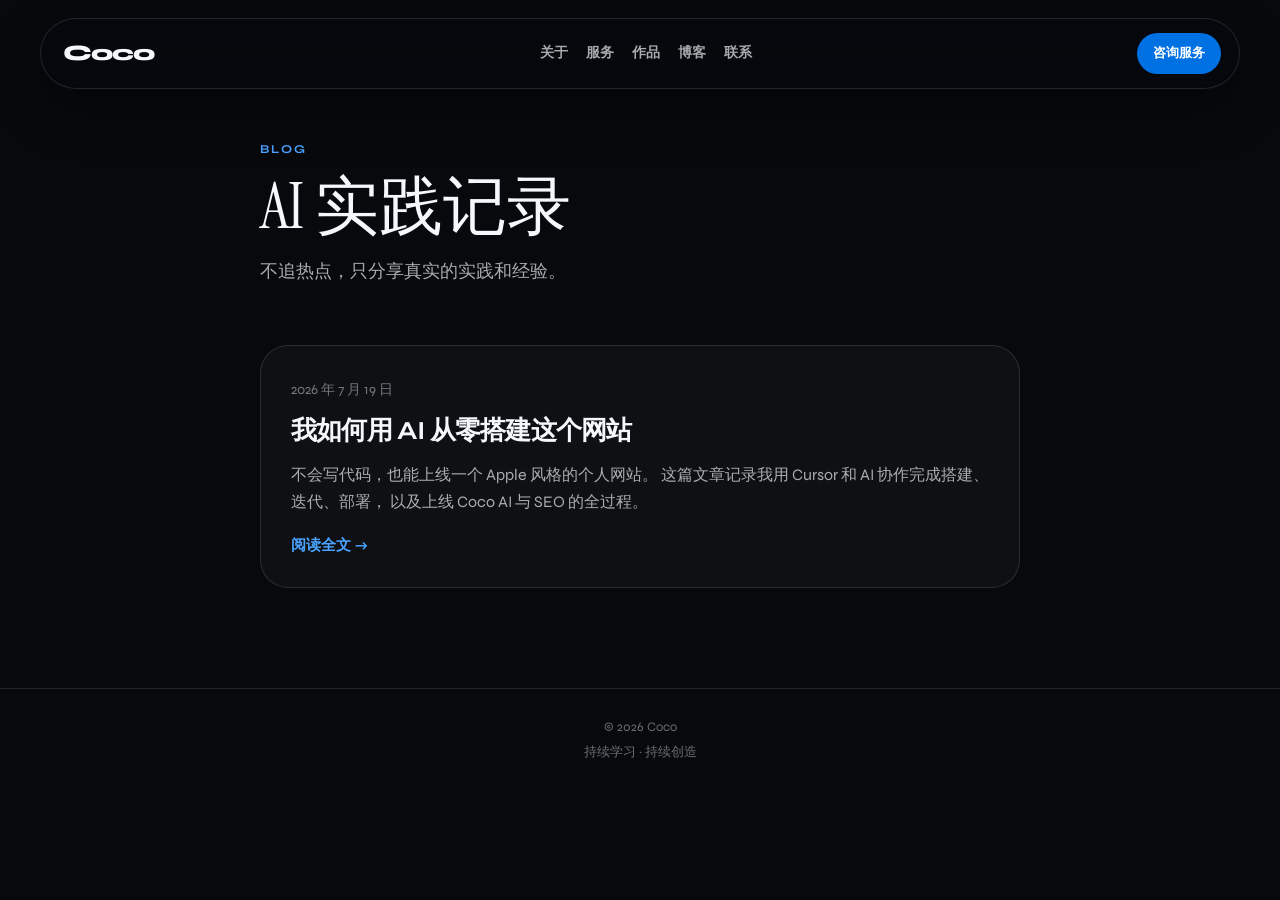
==== commit 92b6e782: "Elevate the site with an Awwwards-inspired cinematic redesign. Use immersive dark atmosphere, oversi" ====
--- a/blog.html
+++ b/blog.html
@@ -20,7 +20,7 @@
     <link rel="preconnect" href="https://fonts.googleapis.com">
     <link rel="preconnect" href="https://fonts.gstatic.com" crossorigin>
     <link href="https://fonts.googleapis.com/css2?family=Instrument+Serif:ital@0;1&family=Syne:wght@500;600;700;800&display=swap" rel="stylesheet">
-    <link rel="stylesheet" href="style.css?v=20260726-editorial">
+    <link rel="stylesheet" href="style.css?v=20260726-awwwards">
 </head>
 <body>
 
--- a/style.css
+++ b/style.css
@@ -1,16 +1,16 @@
 :root {
-    --bg: #f4f6f8;
-    --bg-soft: #eef3f8;
-    --ink: #101216;
-    --muted: #5d6470;
-    --line: rgba(16, 18, 22, 0.1);
+    --bg: #07090d;
+    --bg-elevated: #10141c;
+    --ink: #f4f7fb;
+    --muted: rgba(244, 247, 251, 0.68);
+    --line: rgba(244, 247, 251, 0.12);
     --accent: #0071e3;
-    --accent-soft: rgba(0, 113, 227, 0.12);
+    --accent-2: #4aa3ff;
     --white: #ffffff;
     --font-display: "Instrument Serif", Georgia, serif;
     --font-sans: "Syne", "Helvetica Neue", Arial, sans-serif;
     --radius: 28px;
-    --max: 1180px;
+    --max: 1200px;
 }
 
 html {
@@ -25,14 +25,16 @@
 
 body {
     margin: 0;
-    background:
-        radial-gradient(circle at 12% -10%, rgba(0, 113, 227, 0.16), transparent 36%),
-        radial-gradient(circle at 88% 8%, rgba(16, 18, 22, 0.06), transparent 28%),
-        var(--bg);
+    background: var(--bg);
     color: var(--ink);
     font-family: var(--font-sans);
     line-height: 1.6;
     text-align: left;
+    cursor: none;
+}
+
+body.is-touch {
+    cursor: auto;
 }
 
 img {
@@ -46,6 +48,52 @@
 
 main {
     overflow: clip;
+}
+
+.page-noise {
+    position: fixed;
+    inset: 0;
+    z-index: 1200;
+    pointer-events: none;
+    opacity: 0.08;
+    background-image: url("data:image/svg+xml,%3Csvg viewBox='0 0 200 200' xmlns='http://www.w3.org/2000/svg'%3E%3Cfilter id='n'%3E%3CfeTurbulence type='fractalNoise' baseFrequency='0.85' numOctaves='3' stitchTiles='stitch'/%3E%3C/filter%3E%3Crect width='100%25' height='100%25' filter='url(%23n)'/%3E%3C/svg%3E");
+    mix-blend-mode: soft-light;
+}
+
+.cursor,
+.cursor-dot {
+    position: fixed;
+    top: 0;
+    left: 0;
+    z-index: 1300;
+    border-radius: 50%;
+    pointer-events: none;
+    transform: translate(-50%, -50%);
+    mix-blend-mode: difference;
+}
+
+.cursor {
+    width: 42px;
+    height: 42px;
+    border: 1px solid rgba(255, 255, 255, 0.75);
+    transition: width 0.25s ease, height 0.25s ease, background 0.25s ease, opacity 0.25s ease;
+}
+
+.cursor.is-hover {
+    width: 72px;
+    height: 72px;
+    background: rgba(255, 255, 255, 0.12);
+}
+
+.cursor-dot {
+    width: 6px;
+    height: 6px;
+    background: #fff;
+}
+
+body.is-touch .cursor,
+body.is-touch .cursor-dot {
+    display: none;
 }
 
 .site-nav {
@@ -58,11 +106,11 @@
     align-items: center;
     justify-content: space-between;
     gap: 20px;
-    padding: 14px 20px;
-    border: 1px solid rgba(255, 255, 255, 0.55);
+    padding: 14px 18px 14px 22px;
+    border: 1px solid var(--line);
     border-radius: 999px;
-    background: rgba(255, 255, 255, 0.72);
-    box-shadow: 0 16px 40px rgba(16, 18, 22, 0.08);
+    background: rgba(7, 9, 13, 0.55);
+    box-shadow: 0 20px 50px rgba(0, 0, 0, 0.35);
     -webkit-backdrop-filter: blur(18px);
     backdrop-filter: blur(18px);
     transform: translateX(-50%);
@@ -92,13 +140,13 @@
 }
 
 .menu a:hover {
-    color: var(--accent);
+    color: var(--ink);
 }
 
 .nav-cta {
     padding: 10px 16px;
     border-radius: 999px;
-    background: var(--ink);
+    background: var(--accent);
     color: var(--white);
     font-size: 13px;
     font-weight: 700;
@@ -107,27 +155,40 @@
 }
 
 .btn-primary,
-.btn-secondary {
+.btn-secondary,
+.btn-ghost {
     display: inline-flex;
     align-items: center;
     justify-content: center;
-    min-height: 48px;
+    min-height: 50px;
     padding: 0 22px;
     border-radius: 999px;
     font-size: 15px;
     font-weight: 700;
     text-decoration: none;
-    transition: transform 0.25s ease, opacity 0.25s ease, background 0.25s ease;
+    border: 0;
+    transition: transform 0.25s ease, opacity 0.25s ease, background 0.25s ease, border-color 0.25s ease;
 }
 
 .btn-primary {
-    background: var(--accent);
+    background: linear-gradient(135deg, var(--accent), #2f8fff);
     color: var(--white);
+    box-shadow: 0 14px 40px rgba(0, 113, 227, 0.35);
 }
 
 .btn-secondary {
     border: 1px solid var(--line);
-    background: rgba(255, 255, 255, 0.7);
+    background: rgba(255, 255, 255, 0.04);
+    color: var(--ink);
+}
+
+.btn-ghost {
+    background: transparent;
+    color: var(--muted);
+    border: 1px solid transparent;
+}
+
+.btn-ghost:hover {
     color: var(--ink);
 }
 
@@ -137,25 +198,25 @@
 }
 
 .section-label {
-    margin: 0 0 12px;
-    color: var(--accent);
-    font-size: 13px;
+    margin: 0 0 14px;
+    color: var(--accent-2);
+    font-size: 12px;
     font-weight: 700;
-    letter-spacing: 0.14em;
+    letter-spacing: 0.18em;
     text-transform: uppercase;
 }
 
 .section-heading {
-    max-width: 720px;
-    margin: 0 0 54px;
+    max-width: 760px;
+    margin: 0 0 58px;
 }
 
 .section-heading h2 {
     margin: 0;
     font-family: var(--font-display);
-    font-size: clamp(40px, 6vw, 64px);
+    font-size: clamp(42px, 7vw, 72px);
     font-weight: 400;
-    line-height: 1.05;
+    line-height: 1.02;
     letter-spacing: -0.03em;
 }
 
@@ -168,66 +229,146 @@
 
 .reveal {
     opacity: 0;
-    transform: translateY(28px);
+    transform: translateY(36px);
 }
 
 .hero {
     position: relative;
     min-height: 100vh;
-    padding: 140px 32px 72px;
-}
-
-.hero-atmosphere {
+    padding: 140px 32px 48px;
+    overflow: hidden;
+}
+
+.hero-stage {
     position: absolute;
     inset: 0;
-    background:
-        linear-gradient(180deg, rgba(244, 246, 248, 0.2) 0%, rgba(244, 246, 248, 0.92) 88%),
-        radial-gradient(circle at 70% 40%, rgba(0, 113, 227, 0.18), transparent 34%),
-        linear-gradient(135deg, #e8eef5 0%, #f7f8fa 45%, #dfeaf7 100%);
     pointer-events: none;
+}
+
+.orb {
+    position: absolute;
+    border-radius: 50%;
+    filter: blur(10px);
+    opacity: 0.85;
+}
+
+.orb-a {
+    top: 8%;
+    right: 8%;
+    width: 42vw;
+    height: 42vw;
+    max-width: 520px;
+    max-height: 520px;
+    background: radial-gradient(circle, rgba(0, 113, 227, 0.55) 0%, rgba(0, 113, 227, 0) 68%);
+}
+
+.orb-b {
+    top: 42%;
+    left: -8%;
+    width: 48vw;
+    height: 48vw;
+    max-width: 620px;
+    max-height: 620px;
+    background: radial-gradient(circle, rgba(74, 163, 255, 0.28) 0%, rgba(74, 163, 255, 0) 70%);
+}
+
+.orb-c {
+    right: 18%;
+    bottom: -10%;
+    width: 36vw;
+    height: 36vw;
+    max-width: 420px;
+    max-height: 420px;
+    background: radial-gradient(circle, rgba(255, 255, 255, 0.12) 0%, rgba(255, 255, 255, 0) 70%);
+}
+
+.hero-watermark {
+    position: absolute;
+    left: 50%;
+    top: 46%;
+    margin: 0;
+    color: transparent;
+    font-size: clamp(120px, 28vw, 380px);
+    font-weight: 800;
+    letter-spacing: -0.08em;
+    line-height: 0.8;
+    transform: translate(-50%, -50%);
+    background: linear-gradient(180deg, rgba(255, 255, 255, 0.09), rgba(255, 255, 255, 0.015));
+    -webkit-background-clip: text;
+    background-clip: text;
+    user-select: none;
+    white-space: nowrap;
 }
 
 .hero-inner {
     position: relative;
     z-index: 1;
-    display: grid;
-    grid-template-columns: minmax(0, 1.15fr) minmax(280px, 0.85fr);
-    gap: 48px;
     width: min(100%, var(--max));
     min-height: calc(100vh - 220px);
     margin: 0 auto;
+    display: flex;
+    flex-direction: column;
+    justify-content: center;
+}
+
+.hero-kicker {
+    display: inline-flex;
     align-items: center;
-}
-
-.hero-brand {
-    margin: 0 0 18px;
-    color: var(--ink);
-    font-size: clamp(54px, 9vw, 96px);
-    font-weight: 800;
-    letter-spacing: -0.06em;
-    line-height: 0.9;
-}
-
-.hero h1 {
+    gap: 10px;
+    width: fit-content;
     margin: 0 0 22px;
-    max-width: 12ch;
+    padding: 8px 14px;
+    border: 1px solid var(--line);
+    border-radius: 999px;
+    background: rgba(255, 255, 255, 0.04);
+    color: var(--muted);
+    font-size: 13px;
+    font-weight: 600;
+}
+
+.pulse-dot {
+    width: 8px;
+    height: 8px;
+    border-radius: 50%;
+    background: #34c759;
+    box-shadow: 0 0 0 0 rgba(52, 199, 89, 0.55);
+    animation: pulse 2s infinite;
+}
+
+@keyframes pulse {
+    70% {
+        box-shadow: 0 0 0 10px rgba(52, 199, 89, 0);
+    }
+
+    100% {
+        box-shadow: 0 0 0 0 rgba(52, 199, 89, 0);
+    }
+}
+
+.hero-title {
+    margin: 0 0 24px;
+    max-width: 11ch;
     font-family: var(--font-display);
-    font-size: clamp(42px, 7vw, 76px);
+    font-size: clamp(52px, 10vw, 118px);
     font-weight: 400;
-    line-height: 1.02;
-    letter-spacing: -0.03em;
-}
-
-.hero h1 em {
-    color: var(--accent);
+    line-height: 0.95;
+    letter-spacing: -0.04em;
+}
+
+.hero-line {
+    display: block;
+}
+
+.hero-title em {
+    color: var(--accent-2);
     font-style: italic;
 }
 
 .hero-description {
-    max-width: 34em;
-    margin: 0 0 28px;
-    color: var(--muted);
-    font-size: clamp(17px, 2vw, 20px);
+    max-width: 36em;
+    margin: 0 0 32px;
+    color: var(--muted);
+    font-size: clamp(17px, 2vw, 21px);
     line-height: 1.75;
 }
 
@@ -235,86 +376,90 @@
     display: flex;
     flex-wrap: wrap;
     gap: 12px;
-    margin-bottom: 28px;
-}
-
-.hero-tags {
-    display: flex;
-    flex-wrap: wrap;
-    gap: 10px;
+    margin-bottom: 42px;
+}
+
+.hero-metrics {
+    display: grid;
+    grid-template-columns: repeat(3, minmax(0, 140px));
+    gap: 18px;
     margin: 0;
     padding: 0;
     list-style: none;
 }
 
-.hero-tags li {
-    padding: 8px 12px;
-    border: 1px solid var(--line);
-    border-radius: 999px;
-    background: rgba(255, 255, 255, 0.55);
-    color: var(--ink);
+.hero-metrics li {
+    padding-top: 14px;
+    border-top: 1px solid var(--line);
+}
+
+.hero-metrics strong {
+    display: block;
+    margin-bottom: 4px;
+    font-size: 28px;
+    font-weight: 800;
+    letter-spacing: -0.04em;
+}
+
+.hero-metrics span {
+    color: var(--muted);
     font-size: 13px;
-    font-weight: 600;
-}
-
-.hero-portrait {
+}
+
+.hero-footer {
     position: relative;
-    width: min(100%, 420px);
-    justify-self: end;
-    aspect-ratio: 4 / 5;
-    overflow: hidden;
-    border: 1px solid rgba(255, 255, 255, 0.7);
-    border-radius: 40px;
-    background: linear-gradient(160deg, #fff, #dce8f7);
-    box-shadow: 0 40px 80px rgba(16, 18, 22, 0.16);
-}
-
-.hero-portrait::after {
-    position: absolute;
-    inset: auto 0 0;
-    height: 34%;
-    background: linear-gradient(180deg, transparent, rgba(16, 18, 22, 0.28));
-    content: "";
-}
-
-.hero-portrait img {
-    width: 100%;
-    height: 100%;
-    object-fit: cover;
-}
-
-.hero-scroll {
-    position: absolute;
-    right: 36px;
-    bottom: 28px;
-    margin: 0;
+    z-index: 1;
+    display: flex;
+    width: min(100%, var(--max));
+    margin: 20px auto 0;
+    align-items: center;
+    gap: 14px;
     color: var(--muted);
     font-size: 12px;
     font-weight: 700;
-    letter-spacing: 0.18em;
+    letter-spacing: 0.16em;
     text-transform: uppercase;
+}
+
+.scroll-line {
+    width: 72px;
+    height: 1px;
+    background: linear-gradient(90deg, var(--accent), transparent);
+    animation: scroll-line 1.8s ease-in-out infinite;
+}
+
+@keyframes scroll-line {
+    0%, 100% {
+        transform: scaleX(0.55);
+        opacity: 0.45;
+    }
+
+    50% {
+        transform: scaleX(1);
+        opacity: 1;
+    }
 }
 
 .marquee-strip {
     overflow: hidden;
     border-top: 1px solid var(--line);
     border-bottom: 1px solid var(--line);
-    background: rgba(255, 255, 255, 0.45);
+    background: rgba(255, 255, 255, 0.02);
 }
 
 .marquee-track {
     display: flex;
     width: max-content;
-    gap: 48px;
+    gap: 42px;
     padding: 18px 0;
-    animation: marquee 28s linear infinite;
+    animation: marquee 26s linear infinite;
 }
 
 .marquee-track span {
-    color: var(--ink);
-    font-size: 14px;
+    color: rgba(244, 247, 251, 0.72);
+    font-size: 13px;
     font-weight: 700;
-    letter-spacing: 0.16em;
+    letter-spacing: 0.18em;
     text-transform: uppercase;
     white-space: nowrap;
 }
@@ -332,18 +477,19 @@
 .about,
 .services,
 .work,
+.statement,
 .blog-band,
 .contact {
     width: min(100% - 64px, var(--max));
     margin: 0 auto;
-    padding: 120px 0;
+    padding: 130px 0;
     scroll-margin-top: 110px;
 }
 
 .about-grid {
     display: grid;
-    grid-template-columns: minmax(0, 0.9fr) minmax(0, 1.1fr);
-    gap: 48px;
+    grid-template-columns: minmax(0, 0.95fr) minmax(0, 1.05fr);
+    gap: 56px;
     align-items: start;
 }
 
@@ -351,44 +497,46 @@
     margin: 0;
     max-width: 10ch;
     font-family: var(--font-display);
-    font-size: clamp(40px, 6vw, 68px);
+    font-size: clamp(42px, 6.5vw, 74px);
     font-weight: 400;
-    line-height: 1.05;
+    line-height: 1.02;
 }
 
 .about-copy p {
-    margin: 0 0 22px;
-    color: var(--muted);
-    font-size: clamp(18px, 2.2vw, 22px);
-    line-height: 1.8;
+    margin: 0 0 24px;
+    color: var(--muted);
+    font-size: clamp(18px, 2.2vw, 24px);
+    line-height: 1.75;
 }
 
 .service-list {
-    display: grid;
-    gap: 0;
     border-top: 1px solid var(--line);
 }
 
 .service-row {
     display: grid;
-    grid-template-columns: 80px minmax(0, 1fr) 180px;
+    grid-template-columns: 90px minmax(0, 1fr) 180px;
     gap: 28px;
-    padding: 36px 0;
+    padding: 40px 0;
     border-bottom: 1px solid var(--line);
-    align-items: start;
+    transition: background 0.3s ease, padding 0.3s ease;
+}
+
+.service-row:hover {
+    background: linear-gradient(90deg, rgba(0, 113, 227, 0.08), transparent 55%);
 }
 
 .service-number {
     margin: 0;
-    color: var(--accent);
+    color: var(--accent-2);
     font-size: 14px;
     font-weight: 800;
-    letter-spacing: 0.12em;
+    letter-spacing: 0.14em;
 }
 
 .service-body h3 {
     margin: 0 0 10px;
-    font-size: clamp(24px, 3vw, 32px);
+    font-size: clamp(26px, 3.4vw, 36px);
     letter-spacing: -0.03em;
 }
 
@@ -402,7 +550,7 @@
 .service-body ul {
     margin: 0;
     padding-left: 18px;
-    color: var(--ink);
+    color: rgba(244, 247, 251, 0.88);
     font-size: 15px;
     line-height: 1.7;
 }
@@ -418,8 +566,8 @@
 
 .service-price strong {
     display: block;
-    color: var(--accent);
-    font-size: 20px;
+    color: var(--accent-2);
+    font-size: 22px;
     font-weight: 800;
 }
 
@@ -436,11 +584,11 @@
     gap: 18px;
     align-items: center;
     justify-content: space-between;
-    margin-top: 40px;
+    margin-top: 42px;
 }
 
 .services-foot p {
-    max-width: 520px;
+    max-width: 540px;
     margin: 0;
     color: var(--muted);
     font-size: 15px;
@@ -454,31 +602,32 @@
 
 .work-item {
     display: grid;
-    grid-template-columns: 64px minmax(0, 1fr) auto;
+    grid-template-columns: 72px minmax(0, 1fr) auto;
     gap: 20px;
     align-items: center;
-    padding: 28px 30px;
+    padding: 30px 32px;
     border: 1px solid var(--line);
-    border-radius: var(--radius);
-    background: rgba(255, 255, 255, 0.72);
-    transition: transform 0.3s ease, box-shadow 0.3s ease;
+    border-radius: 24px;
+    background: rgba(255, 255, 255, 0.03);
+    transition: transform 0.35s ease, border-color 0.35s ease, background 0.35s ease;
 }
 
 .work-item:hover {
-    transform: translateY(-4px);
-    box-shadow: 0 20px 50px rgba(16, 18, 22, 0.08);
+    transform: translateY(-5px);
+    border-color: rgba(0, 113, 227, 0.45);
+    background: rgba(0, 113, 227, 0.08);
 }
 
 .work-index {
-    color: var(--accent);
+    color: var(--accent-2);
     font-size: 14px;
     font-weight: 800;
-    letter-spacing: 0.1em;
+    letter-spacing: 0.12em;
 }
 
 .work-item h3 {
     margin: 0 0 6px;
-    font-size: 24px;
+    font-size: 26px;
     letter-spacing: -0.03em;
 }
 
@@ -490,73 +639,89 @@
 
 .work-status,
 .work-link {
-    color: var(--ink);
     font-size: 13px;
     font-weight: 700;
 }
 
 .work-link {
-    color: var(--accent);
+    color: var(--accent-2);
     text-decoration: none;
 }
 
+.statement {
+    padding-top: 40px;
+    padding-bottom: 40px;
+}
+
+.statement-text {
+    margin: 0;
+    max-width: 14ch;
+    font-family: var(--font-display);
+    font-size: clamp(40px, 8vw, 88px);
+    font-weight: 400;
+    line-height: 1.05;
+    letter-spacing: -0.04em;
+}
+
+.statement-text em {
+    color: var(--accent-2);
+    font-style: italic;
+}
+
 .blog-band {
-    padding-top: 0;
+    padding-top: 60px;
 }
 
 .blog-band-inner {
-    padding: 56px;
+    padding: 64px;
     border-radius: 36px;
     background:
-        radial-gradient(circle at 90% 20%, rgba(0, 113, 227, 0.18), transparent 30%),
-        linear-gradient(145deg, #101216 0%, #1a2330 55%, #0d2b55 100%);
-    color: #f5f7fa;
-}
-
-.blog-band-inner .section-label {
-    color: #8ec0ff;
+        radial-gradient(circle at 85% 20%, rgba(0, 113, 227, 0.35), transparent 28%),
+        linear-gradient(145deg, #0b1220 0%, #102038 55%, #07101f 100%);
+    border: 1px solid var(--line);
 }
 
 .blog-band-inner h2 {
     margin: 0 0 14px;
     max-width: 12ch;
     font-family: var(--font-display);
-    font-size: clamp(36px, 5vw, 56px);
-    font-weight: 400;
-    line-height: 1.05;
-}
-
-.blog-band-inner p {
-    max-width: 34em;
-    margin: 0 0 26px;
-    color: rgba(245, 247, 250, 0.76);
-    font-size: 17px;
-    line-height: 1.7;
-}
-
-.blog-band-inner .btn-secondary {
-    border-color: rgba(255, 255, 255, 0.18);
-    background: rgba(255, 255, 255, 0.08);
-    color: #fff;
-}
-
-.contact-panel {
-    padding: 56px;
-    border: 1px solid var(--line);
-    border-radius: 36px;
-    background: rgba(255, 255, 255, 0.78);
-    text-align: center;
-}
-
-.contact-panel h2 {
-    margin: 0 auto 14px;
-    max-width: 14ch;
-    font-family: var(--font-display);
     font-size: clamp(40px, 6vw, 64px);
     font-weight: 400;
     line-height: 1.05;
 }
 
+.blog-band-inner p {
+    max-width: 34em;
+    margin: 0 0 28px;
+    color: var(--muted);
+    font-size: 17px;
+    line-height: 1.7;
+}
+
+.contact-panel {
+    padding: 64px;
+    border: 1px solid var(--line);
+    border-radius: 36px;
+    background:
+        radial-gradient(circle at 50% 0%, rgba(0, 113, 227, 0.18), transparent 40%),
+        rgba(255, 255, 255, 0.03);
+    text-align: center;
+}
+
+.contact-panel h2 {
+    margin: 0 auto 16px;
+    max-width: 14ch;
+    font-family: var(--font-display);
+    font-size: clamp(42px, 7vw, 72px);
+    font-weight: 400;
+    line-height: 1.05;
+}
+
+.contact-panel h2 em {
+    color: var(--accent-2);
+    font-style: italic;
+}
+
 .contact-panel > p:not(.section-label) {
     max-width: 34em;
     margin: 0 auto 28px;
@@ -568,8 +733,8 @@
 .contact-email {
     display: inline-block;
     margin-bottom: 24px;
-    color: var(--accent);
-    font-size: clamp(22px, 3vw, 30px);
+    color: var(--accent-2);
+    font-size: clamp(22px, 3vw, 32px);
     font-weight: 700;
     letter-spacing: -0.03em;
     text-decoration: none;
@@ -594,24 +759,28 @@
     padding: 0;
     border: 0;
     background: transparent;
+    cursor: none;
+    font: inherit;
+}
+
+body.is-touch .contact-chat {
     cursor: pointer;
-    font: inherit;
 }
 
 .contact-links a:hover,
 .contact-chat:hover {
-    color: var(--accent);
+    color: var(--accent-2);
 }
 
 .footer {
-    padding: 28px 20px 90px;
+    padding: 28px 20px 100px;
     border-top: 1px solid var(--line);
     text-align: center;
 }
 
 .footer p {
     margin: 0;
-    color: #8a919c;
+    color: rgba(244, 247, 251, 0.42);
     font-size: 13px;
 }
 
@@ -646,18 +815,18 @@
     padding: 30px;
     border: 1px solid var(--line);
     border-radius: var(--radius);
-    background: rgba(255, 255, 255, 0.78);
+    background: rgba(255, 255, 255, 0.03);
     text-decoration: none;
-    transition: transform 0.3s ease, box-shadow 0.3s ease;
+    transition: transform 0.3s ease, border-color 0.3s ease;
 }
 
 .blog-item:hover {
     transform: translateY(-4px);
-    box-shadow: 0 18px 44px rgba(16, 18, 22, 0.08);
+    border-color: rgba(0, 113, 227, 0.45);
 }
 
 .blog-item time {
-    color: #8a919c;
+    color: rgba(244, 247, 251, 0.45);
     font-size: 14px;
 }
 
@@ -676,7 +845,7 @@
 }
 
 .blog-more {
-    color: var(--accent);
+    color: var(--accent-2);
     font-size: 15px;
     font-weight: 700;
 }
@@ -701,7 +870,7 @@
 
 .post-meta {
     margin: 0;
-    color: #8a919c;
+    color: rgba(244, 247, 251, 0.45);
     font-size: 15px;
 }
 
@@ -714,7 +883,7 @@
 .post-content p,
 .post-content ul {
     margin: 0 0 18px;
-    color: #3d4450;
+    color: rgba(244, 247, 251, 0.78);
     font-size: 17px;
     line-height: 1.9;
 }
@@ -725,7 +894,7 @@
 
 .post-content a,
 .post-back {
-    color: var(--accent);
+    color: var(--accent-2);
     font-weight: 600;
     text-decoration: none;
 }
@@ -754,15 +923,22 @@
     border-radius: 50%;
     background: var(--accent);
     color: #fff;
-    box-shadow: 0 10px 30px rgba(0, 113, 227, 0.3);
-    cursor: pointer;
+    box-shadow: 0 10px 30px rgba(0, 113, 227, 0.4);
+    cursor: none;
     font-size: 25px;
     transition: transform 0.25s ease, box-shadow 0.25s ease;
 }
 
+body.is-touch .ai-chat-toggle,
+body.is-touch .ai-chat-close,
+body.is-touch .ai-chat-input input,
+body.is-touch .ai-chat-input button {
+    cursor: pointer;
+}
+
 .ai-chat-toggle:hover {
     transform: scale(1.07);
-    box-shadow: 0 14px 34px rgba(0, 113, 227, 0.38);
+    box-shadow: 0 14px 34px rgba(0, 113, 227, 0.5);
 }
 
 .ai-chat-toggle:focus-visible,
@@ -770,7 +946,7 @@
 .ai-chat-input input:focus-visible,
 .ai-chat-input button:focus-visible,
 .contact-chat:focus-visible {
-    outline: 3px solid rgba(0, 113, 227, 0.3);
+    outline: 3px solid rgba(0, 113, 227, 0.35);
     outline-offset: 3px;
 }
 
@@ -778,10 +954,10 @@
     width: min(360px, calc(100vw - 40px));
     margin-bottom: 16px;
     overflow: hidden;
-    border: 1px solid rgba(0, 0, 0, 0.08);
+    border: 1px solid rgba(255, 255, 255, 0.1);
     border-radius: 22px;
-    background: rgba(255, 255, 255, 0.96);
-    box-shadow: 0 20px 60px rgba(0, 0, 0, 0.16);
+    background: rgba(16, 20, 28, 0.96);
+    box-shadow: 0 20px 60px rgba(0, 0, 0, 0.45);
     -webkit-backdrop-filter: blur(20px);
     backdrop-filter: blur(20px);
     opacity: 0;
@@ -802,7 +978,7 @@
     align-items: center;
     justify-content: space-between;
     padding: 17px 18px;
-    border-bottom: 1px solid rgba(0, 0, 0, 0.07);
+    border-bottom: 1px solid rgba(255, 255, 255, 0.08);
 }
 
 .ai-chat-header h2 {
@@ -818,9 +994,9 @@
     padding: 0;
     border: 0;
     border-radius: 50%;
-    background: #f2f2f7;
-    color: #6e6e73;
-    cursor: pointer;
+    background: rgba(255, 255, 255, 0.08);
+    color: var(--muted);
+    cursor: none;
     font-size: 22px;
     line-height: 1;
 }
@@ -829,7 +1005,7 @@
     min-height: 180px;
     max-height: 300px;
     padding: 22px 18px;
-    background: #f5f5f7;
+    background: rgba(0, 0, 0, 0.25);
     overflow-y: auto;
 }
 
@@ -838,9 +1014,8 @@
     max-width: 80%;
     padding: 12px 15px;
     border-radius: 16px 16px 16px 5px;
-    background: #fff;
+    background: rgba(255, 255, 255, 0.08);
     color: var(--ink);
-    box-shadow: 0 2px 8px rgba(0, 0, 0, 0.05);
     font-size: 15px;
 }
 
@@ -874,7 +1049,7 @@
     width: 7px;
     height: 7px;
     border-radius: 50%;
-    background: #86868b;
+    background: rgba(244, 247, 251, 0.45);
     animation: chat-dot 1.2s infinite ease-in-out;
 }
 
@@ -908,17 +1083,17 @@
     display: flex;
     gap: 10px;
     padding: 13px;
-    border-top: 1px solid rgba(0, 0, 0, 0.07);
-    background: #fff;
+    border-top: 1px solid rgba(255, 255, 255, 0.08);
+    background: rgba(16, 20, 28, 0.98);
 }
 
 .ai-chat-input input {
     min-width: 0;
     flex: 1;
     padding: 10px 14px;
-    border: 1px solid #d2d2d7;
+    border: 1px solid rgba(255, 255, 255, 0.12);
     border-radius: 999px;
-    background: #f5f5f7;
+    background: rgba(255, 255, 255, 0.05);
     color: var(--ink);
     font: inherit;
 }
@@ -931,7 +1106,7 @@
     border-radius: 50%;
     background: var(--accent);
     color: #fff;
-    cursor: pointer;
+    cursor: none;
     font-size: 21px;
 }
 
@@ -940,12 +1115,15 @@
         scroll-behavior: auto;
     }
 
-    .reveal {
+    .reveal,
+    .hero-line {
         opacity: 1;
         transform: none;
     }
 
-    .marquee-track {
+    .marquee-track,
+    .pulse-dot,
+    .scroll-line {
         animation: none;
     }
 }
@@ -961,32 +1139,31 @@
     }
 
     .hero {
-        padding: 120px 20px 56px;
-    }
-
-    .hero-inner,
+        padding: 120px 20px 40px;
+    }
+
     .about-grid,
     .service-row,
     .work-item {
         grid-template-columns: 1fr;
     }
 
-    .hero-portrait {
-        width: min(72vw, 340px);
-        justify-self: start;
-    }
-
-    .hero-scroll {
+    .hero-metrics {
+        grid-template-columns: repeat(3, minmax(0, 1fr));
+    }
+
+    .hero-footer {
         display: none;
     }
 
     .about,
     .services,
     .work,
+    .statement,
     .blog-band,
     .contact {
         width: min(100% - 40px, var(--max));
-        padding: 88px 0;
+        padding: 90px 0;
     }
 
     .service-price,
@@ -1002,13 +1179,17 @@
 }
 
 @media (max-width: 600px) {
-    .nav-cta {
-        padding: 8px 12px;
-        font-size: 12px;
-    }
-
-    .hero-brand {
-        font-size: 56px;
+    .hero-title {
+        font-size: clamp(46px, 14vw, 68px);
+    }
+
+    .hero-metrics {
+        grid-template-columns: 1fr;
+    }
+
+    .hero-actions {
+        flex-direction: column;
+        align-items: stretch;
     }
 
     .services-foot {
